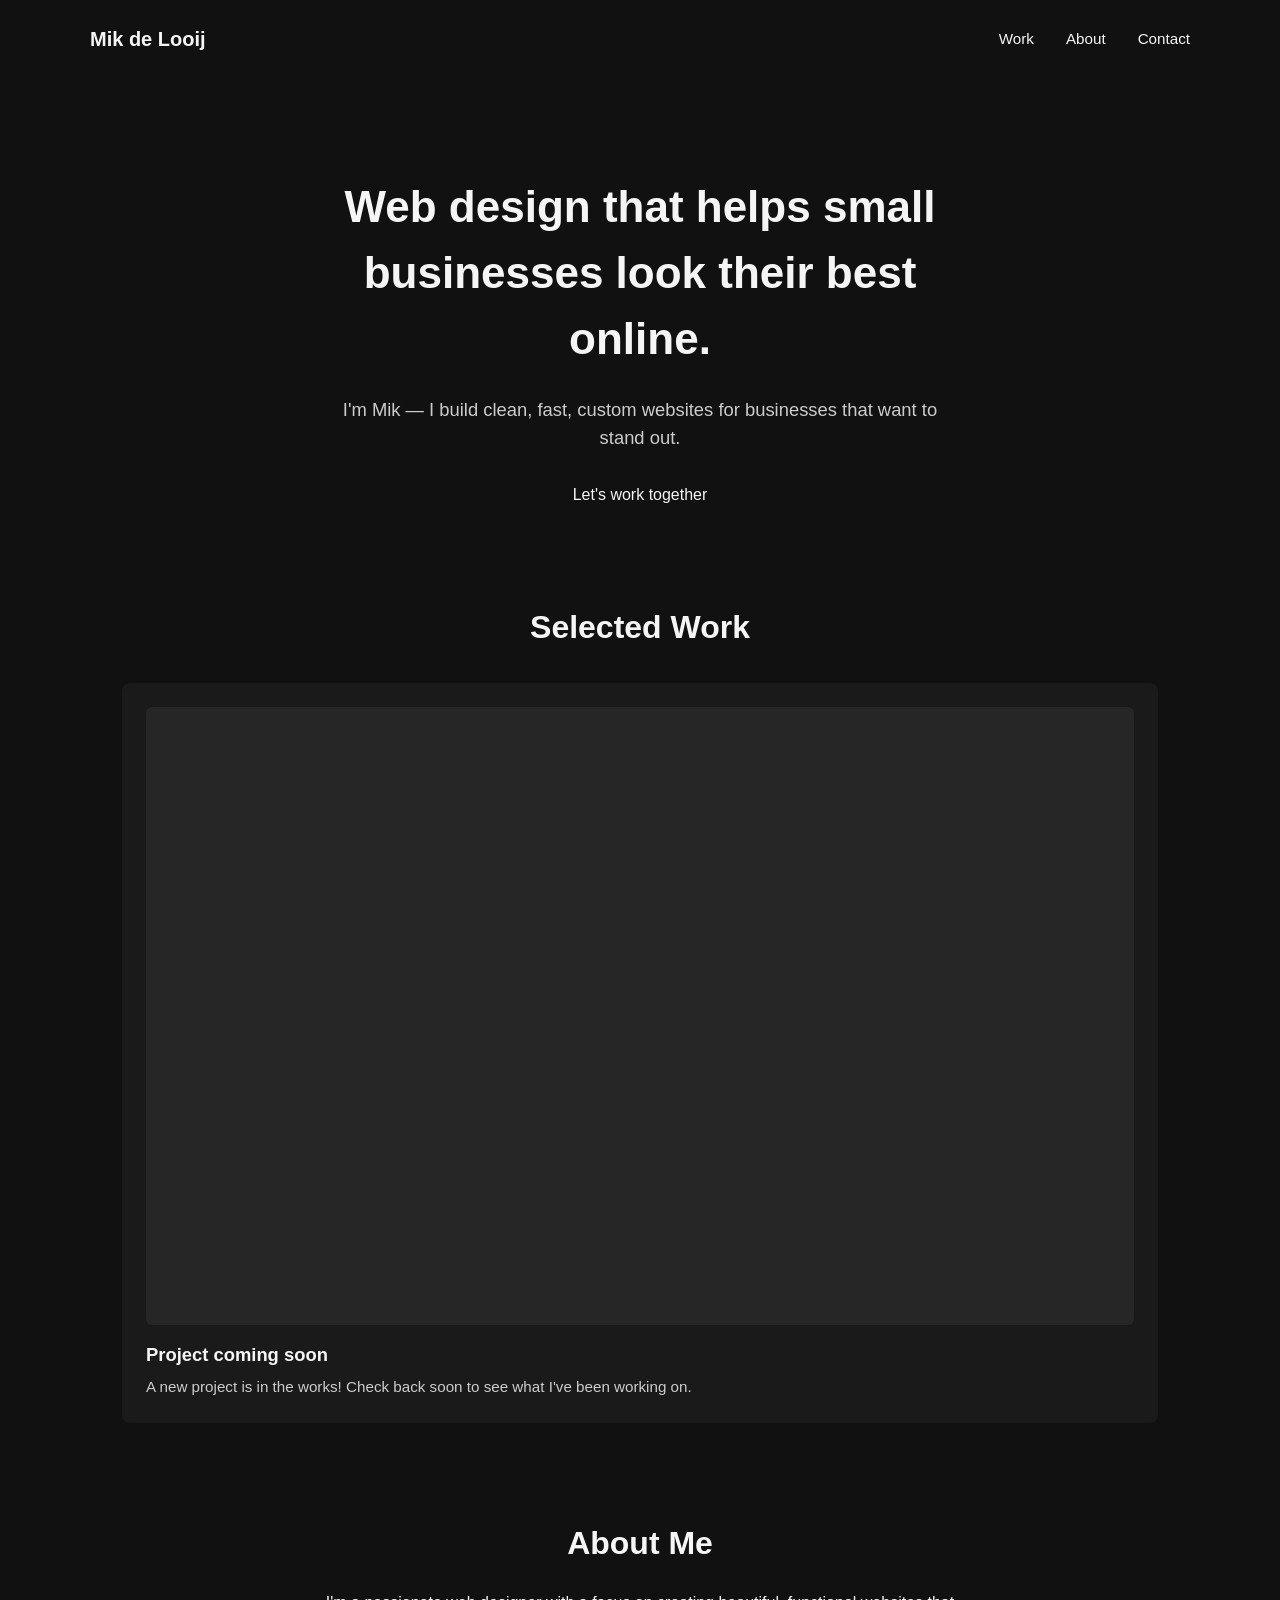
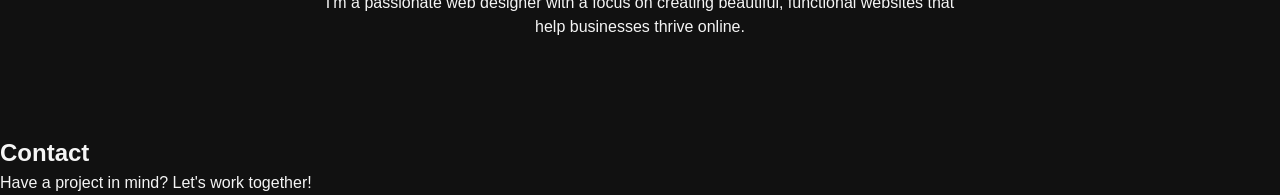
==== index.html @ c1c69f91 "add about section" ====
<!doctype html>
<html lang="en">
  <head>
    <meta charset="UTF-8" />
    <meta name="viewport" content="width=device-width, initial-scale=1.0" />
    <title>Mik de Looij | Web Designer</title>
    <link rel="stylesheet" href="css/style.css" />
  </head>
  <body>
    <header>
      <nav>
        <a href="#" class="logo">Mik de Looij</a>
        <ul class="nav-links">
          <li><a href="#work">Work</a></li>
          <li><a href="#about">About</a></li>
          <li><a href="#contact">Contact</a></li>
        </ul>
      </nav>
    </header>

    <main>
      <section id="hero">
        <h1>Web design that helps small businesses look their best online.</h1>
        <p>
          I'm Mik — I build clean, fast, custom websites for businesses that
          want to stand out.
        </p>
        <a href="#contact" class="cta-button">Let's work together</a>
      </section>

      <section id="work">
        <h2>Selected Work</h2>
        <div class="work-grid">
          <div class="work-card">
            <div class="work-image"></div>
            <h3>Project coming soon</h3>
            <p>A new project is in the works! Check back soon to see what I've been working on.</p>
          </div>
        </div>
      </section>

      <section id="about">
        <h2>About Me</h2>
        <p>
          I'm a passionate web designer with a focus on creating beautiful, functional websites that help businesses thrive online.
        </p>
      </section>

      <section id="contact">
        <h2>Contact</h2>
        <p>
          Have a project in mind? Let's work together!
        </p>
      </section>
    </main>

    <footer></footer>

    <script src="js/script.js"></script>
  </body>
</html>
---- css/style.css ----
* {
  margin: 0;
  padding: 0;
  box-sizing: border-box;
}

:root {
  --color-bg: #111111;
  --color-text: #f5f5f5;
  --color-accent: #4cd9b0;
  --font-main: "Helvetica Neue", arial, sans-serif;
}

body {
  font-family: var(--font-main);
  color: var(--color-text);
  background-color: var(--color-bg);
  line-height: 1.5;
}

ul {
  list-style: none;
}

a {
  color: inherit;
  text-decoration: none;
}

header {
  padding: 1.5rem 2rem;
}

nav {
  display: flex;
  justify-content: space-between;
  align-items: center;
  max-width: 1100px;
  margin: 0 auto;
}

.logo {
  font-size: 1.25rem;
  font-weight: 700;
  color: var(--color-text);
}

.nav-links {
  display: flex;
  gap: 2rem;
}

.nav-links a {
  font-size: 0.95rem;
  transition: color 0.2s ease;
}

.nav-links a:hover {
  color: var(--color-accent);
}

#hero {
  max-width: 700px;
  margin: 6rem auto;
  padding: 0 2rem;
  text-align: center;
}

#hero h1 {
  font-size: 2.75rem;
  margin-bottom: 1.2rem;
  margin-bottom: 1.5rem;
}

#hero p {
  font-size: 1.15rem;
  color: #cccccc;
  margin-bottom: 2rem;
}

.btn {
  display: inline-block;
  background-color: var(--color-accent);
  color: #111111;
  padding: 00.75rem 1.75rem;
  border-radius: 6px;
  font-weight: 600;
  transition: opacity 0.2s ease;
}

.btn:hover {
  opacity: 0.85;
}

#work {
  max-width: 1100px;
  margin: 6rem auto;
  padding: 0 2rem;
}

#work h2 {
  font-size: 2rem;
  margin-bottom: 2rem;
  text-align: center;
}

.work-grid {
  display: grid;
  grid-template-columns: repeat(auto-fit, minmax(280px, 1fr));
  gap: 2rem;
}

.work-card {
  background-color: #1a1a1a;
  border-radius: 8px;
  padding: 1.5rem;
}

.work-image {
  aspect-ratio: 16 / 10;
  background-color: #262626;
  border-radius: 6px;
  margin-bottom: 1rem;
}

.work-card h3 {
  font-size: 1.15rem;
  margin-bottom: 0.5rem;
}

.work-card p{
  color: #cccccc;
  font-size: 0.95rem;
}

#about {
  max-width: 700px;
  margin: 6rem auto;
  padding: 0 2rem;  
  text-align: center;
}

#about h2 {
  font-size: 2rem;
  margin-bottom: 1.5rem;
}

about p{
  font-size: 1.05rem;
  color: #cccccc;
  line-height: 1.7;
}
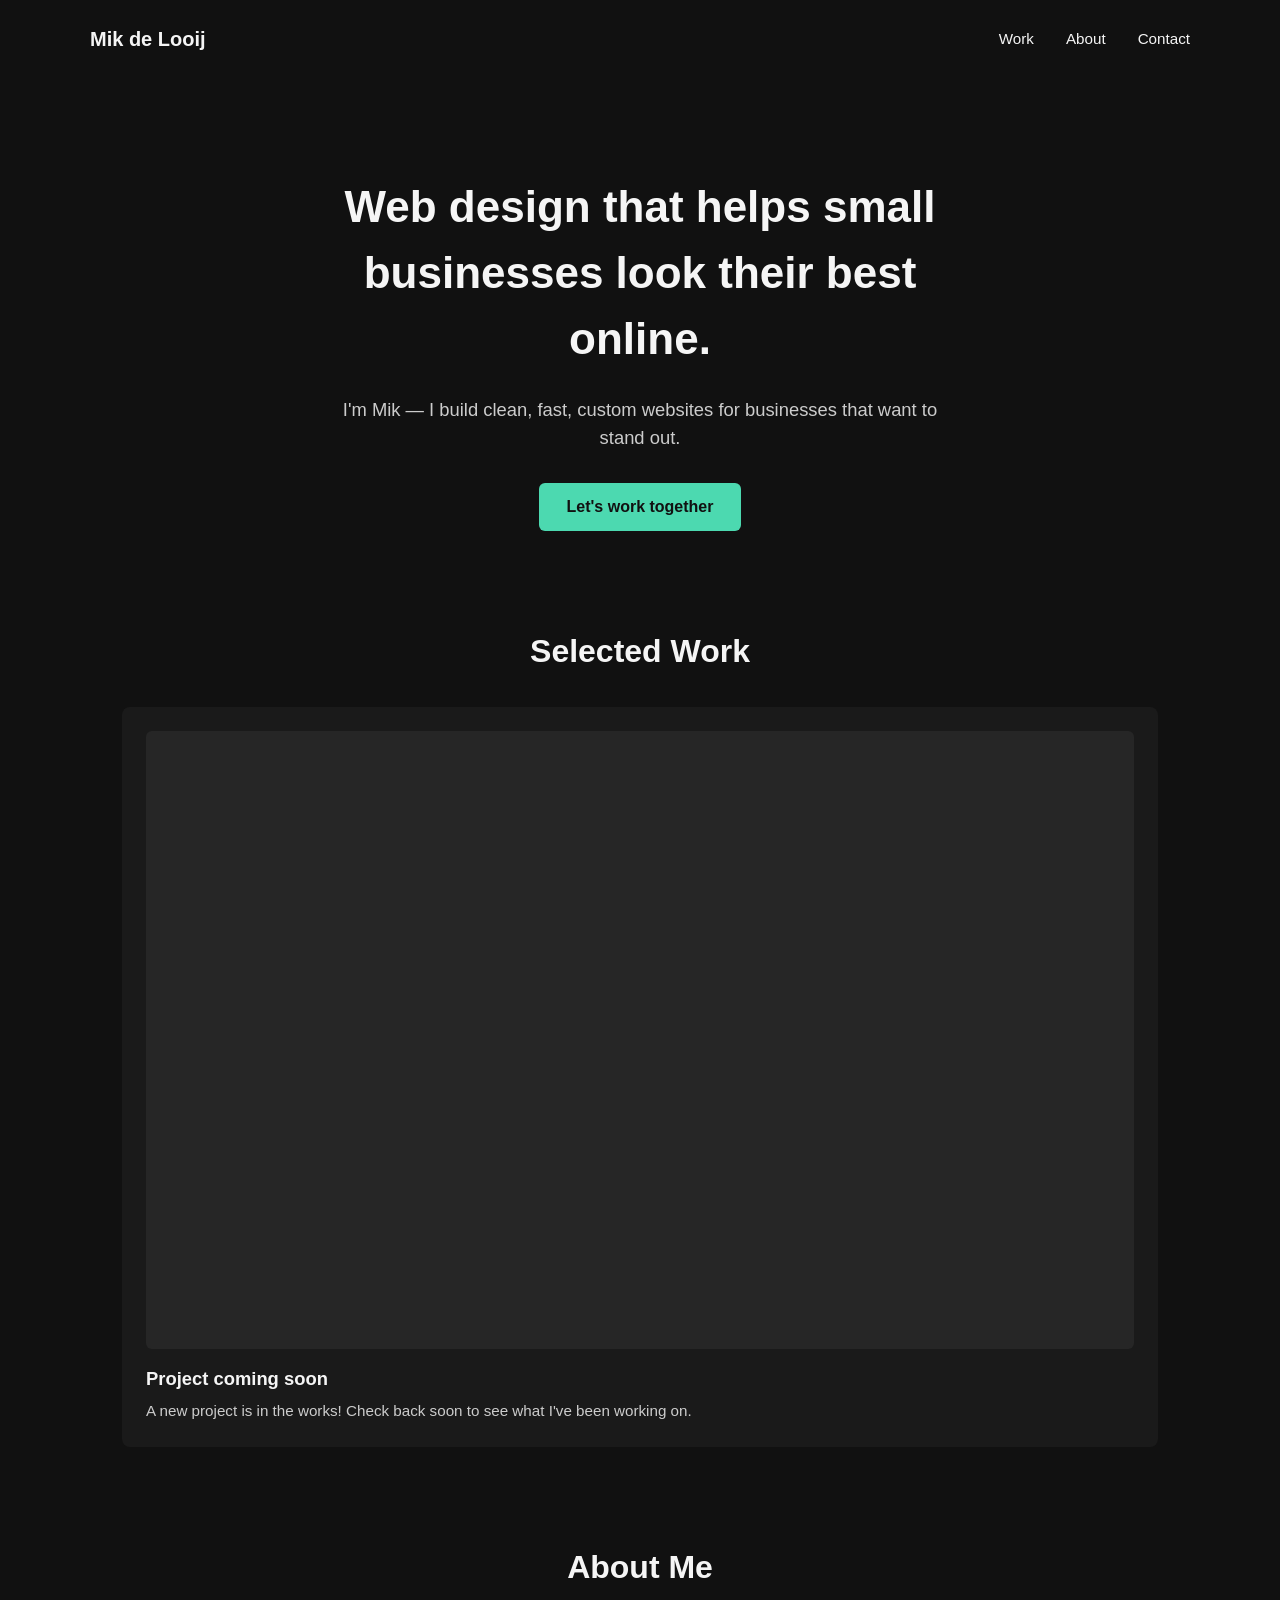
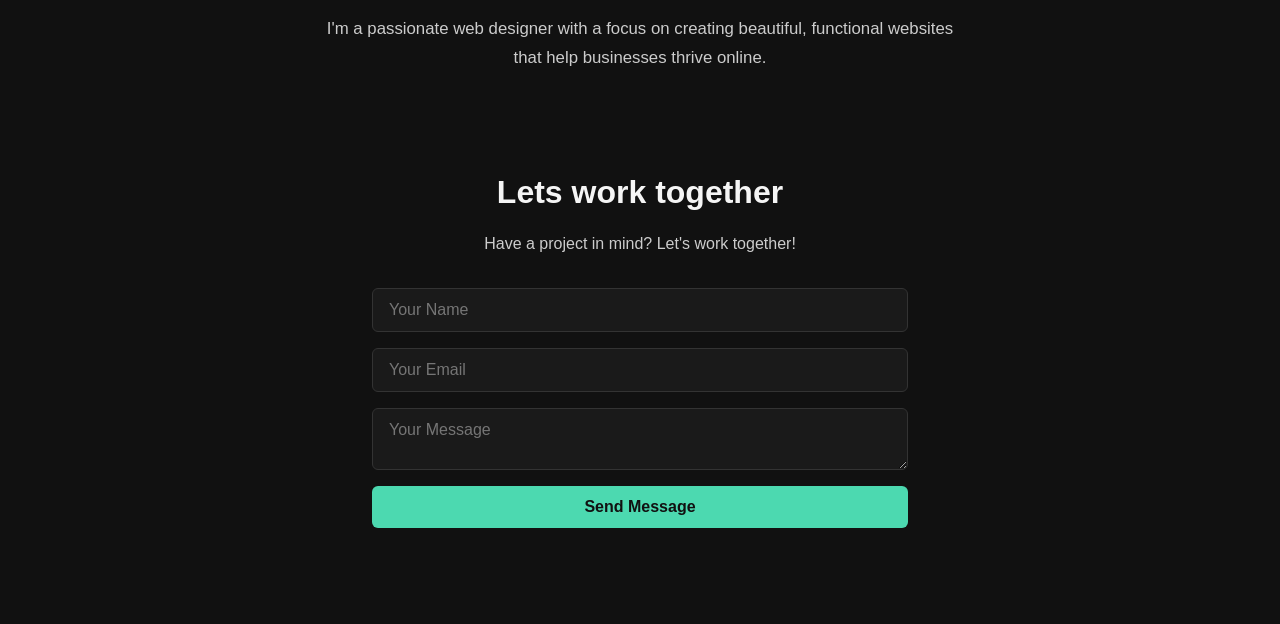
==== commit ae10b4df: "add about and contact sections, fix button styling bugs" ====
--- a/index.html
+++ b/index.html
@@ -25,7 +25,7 @@
           I'm Mik — I build clean, fast, custom websites for businesses that
           want to stand out.
         </p>
-        <a href="#contact" class="cta-button">Let's work together</a>
+        <a href="#contact" class="btn">Let's work together</a>
       </section>
 
       <section id="work">
@@ -34,7 +34,10 @@
           <div class="work-card">
             <div class="work-image"></div>
             <h3>Project coming soon</h3>
-            <p>A new project is in the works! Check back soon to see what I've been working on.</p>
+            <p>
+              A new project is in the works! Check back soon to see what I've
+              been working on.
+            </p>
           </div>
         </div>
       </section>
@@ -42,15 +45,35 @@
       <section id="about">
         <h2>About Me</h2>
         <p>
-          I'm a passionate web designer with a focus on creating beautiful, functional websites that help businesses thrive online.
+          I'm a passionate web designer with a focus on creating beautiful,
+          functional websites that help businesses thrive online.
         </p>
       </section>
 
       <section id="contact">
-        <h2>Contact</h2>
-        <p>
-          Have a project in mind? Let's work together!
-        </p>
+        <div class="contact-content">
+          <h2>Lets work together</h2>
+          <p>Have a project in mind? Let's work together!</p>
+          <form
+            action="https://formspree.io/f/xljenvan"
+            method="POST"
+            class="contact-form"
+          >
+            <input type="text" name="name" placeholder="Your Name" required />
+            <input
+              type="email"
+              name="email"
+              placeholder="Your Email"
+              required
+            />
+            <textarea
+              name="message"
+              placeholder="Your Message"
+              required
+            ></textarea>
+            <button type="submit" class="btn">Send Message</button>
+          </form>
+        </div>
       </section>
     </main>
 
--- a/css/style.css
+++ b/css/style.css
@@ -68,7 +68,6 @@
 
 #hero h1 {
   font-size: 2.75rem;
-  margin-bottom: 1.2rem;
   margin-bottom: 1.5rem;
 }
 
@@ -82,7 +81,7 @@
   display: inline-block;
   background-color: var(--color-accent);
   color: #111111;
-  padding: 00.75rem 1.75rem;
+  padding: 0.75rem 1.75rem;
   border-radius: 6px;
   font-weight: 600;
   transition: opacity 0.2s ease;
@@ -128,7 +127,7 @@
   margin-bottom: 0.5rem;
 }
 
-.work-card p{
+.work-card p {
   color: #cccccc;
   font-size: 0.95rem;
 }
@@ -136,7 +135,7 @@
 #about {
   max-width: 700px;
   margin: 6rem auto;
-  padding: 0 2rem;  
+  padding: 0 2rem;
   text-align: center;
 }
 
@@ -145,8 +144,55 @@
   margin-bottom: 1.5rem;
 }
 
-about p{
+#about p {
   font-size: 1.05rem;
   color: #cccccc;
   line-height: 1.7;
+}
+
+#contact {
+  max-width: 600px;
+  margin: 6rem auto;
+  padding: 0 2rem;
+  text-align: center;
+}
+
+#contact h2 {
+  font-size: 2rem;
+  margin-bottom: 1rem;
+}
+
+#contact p {
+  color: #cccccc;
+  margin-bottom: 2rem;
+}
+
+.contact-form {
+  display: flex;
+  flex-direction: column;
+  gap: 1rem;
+  text-align: left;
+}
+
+.contact-form input,
+.contact-form textarea {
+  background-color: #1a1a1a;
+  border: 1px solid #333333;
+  border-radius: 6px;
+  padding: 0.75rem 1rem;
+  color: var(--color-text);
+  font-family: inherit;
+  font-size: 1rem;
+}
+
+.contact-form input:focus,
+.contact-form textarea:focus {
+  outline: none;
+  border-color: var(--color-accent);
+}
+
+.contact-form button {
+ border: none; 
+ cursor: pointer;
+ font-size: 1rem;
 }
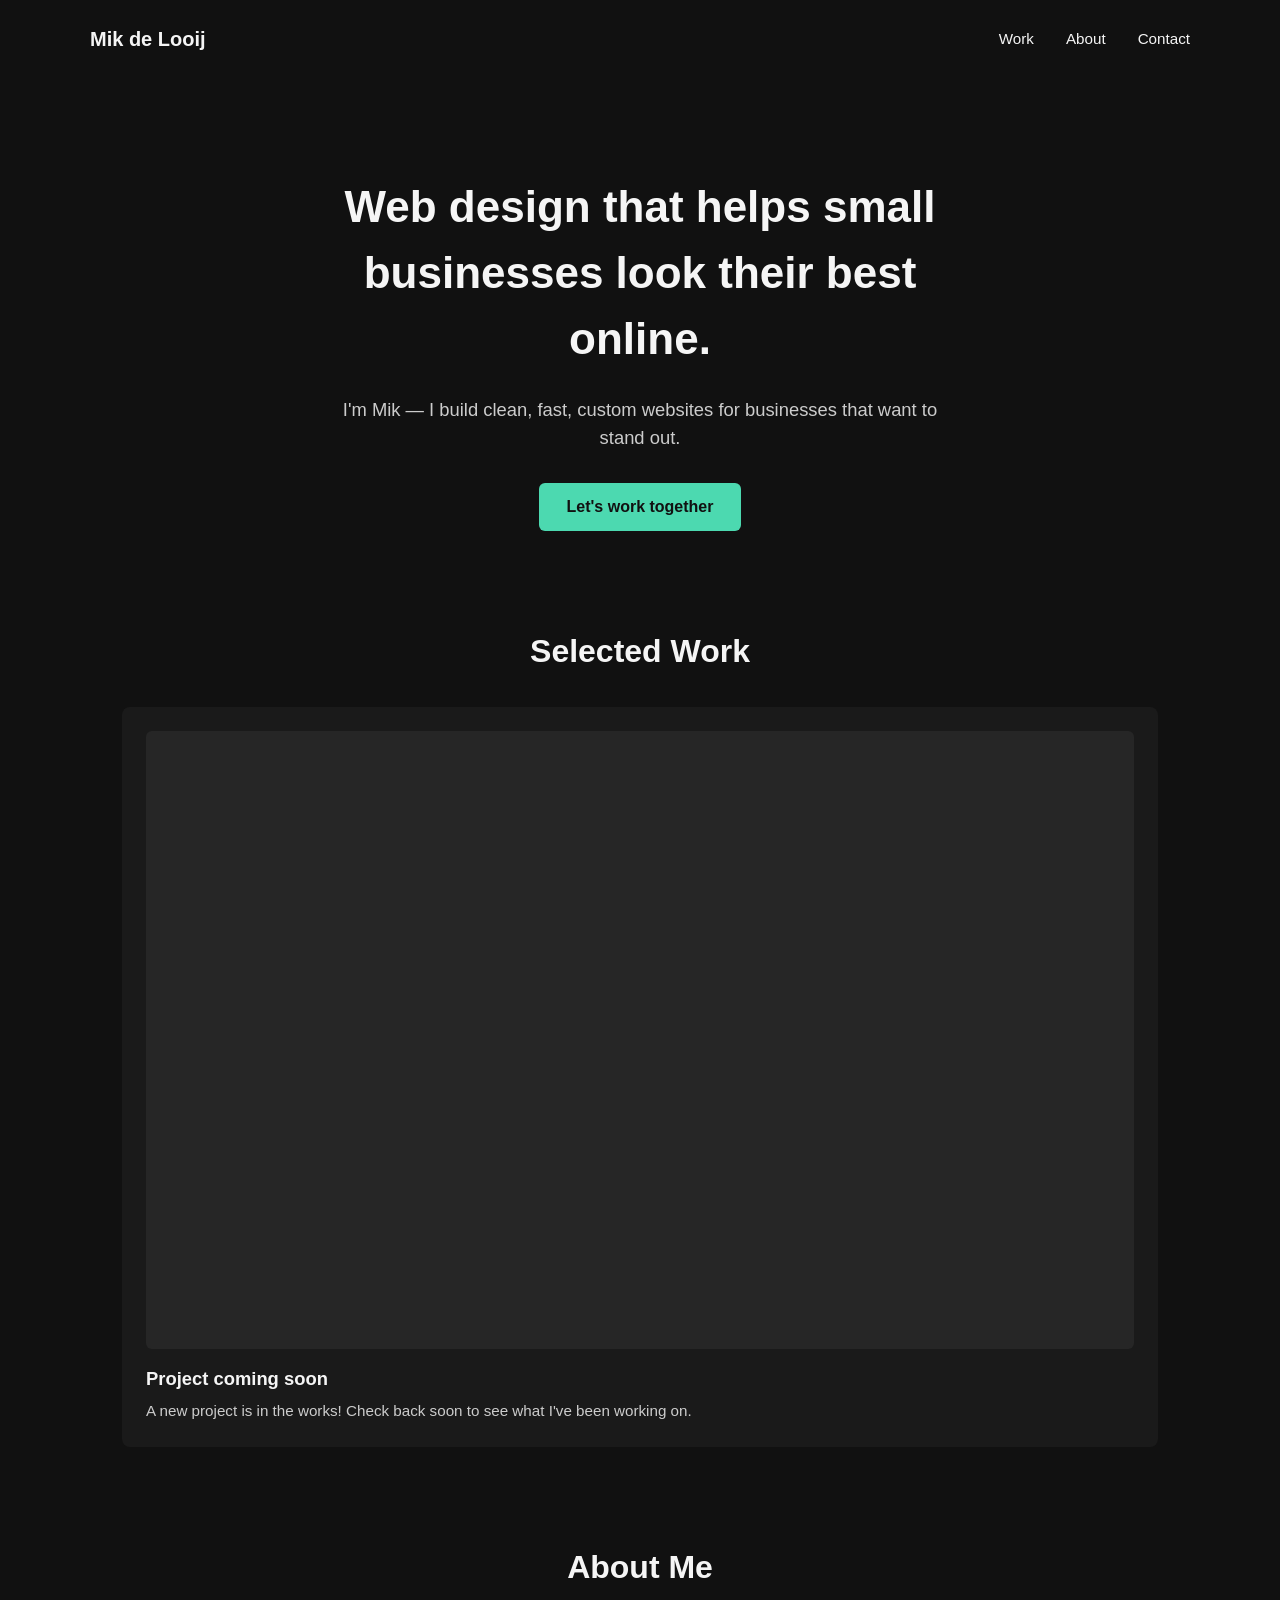
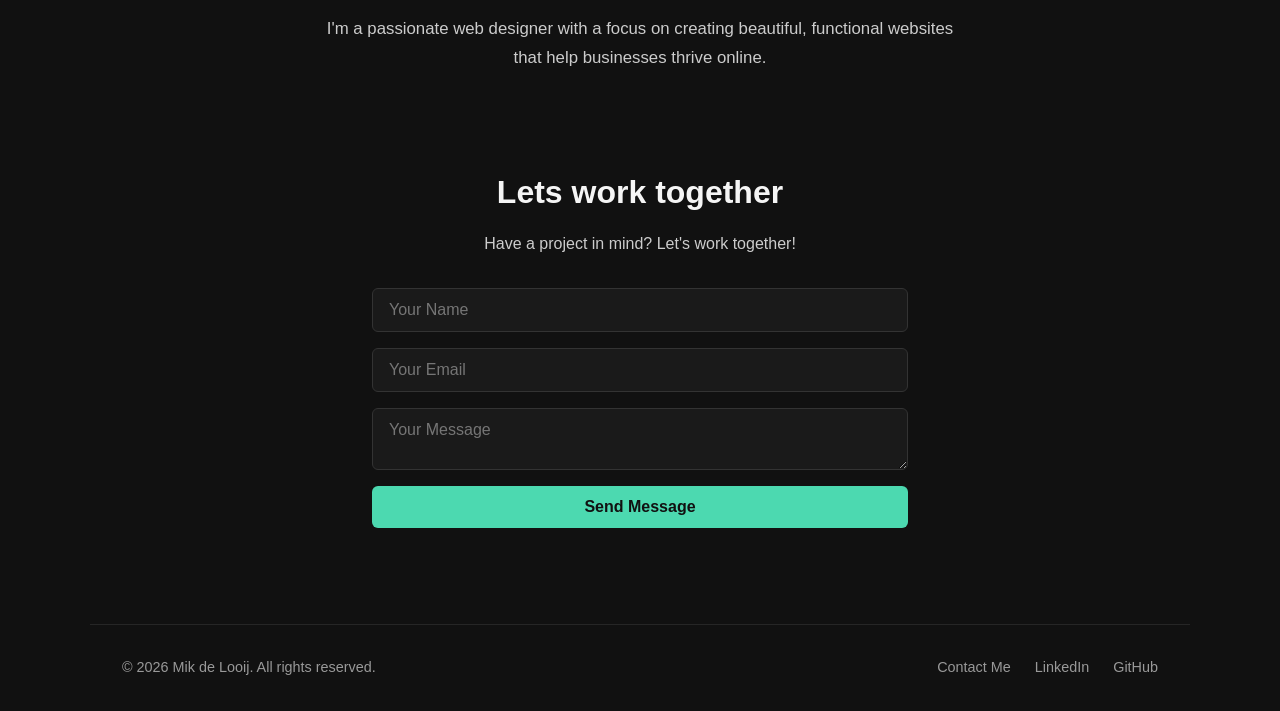
==== commit 2f313fcb: "add footer with links" ====
--- a/index.html
+++ b/index.html
@@ -77,7 +77,14 @@
       </section>
     </main>
 
-    <footer></footer>
+    <footer>
+      <p>&copy; 2026 Mik de Looij. All rights reserved.</p>
+      <div class="footer-links">
+        <a href="mailto:info@mikdelooij.com">Contact Me</a>
+        <a href="https://www.linkedin.com/in/mik-de-looij/" target="_blank">LinkedIn</a>
+        <a href="#" target="_blank">GitHub</a>
+      </div>
+    </footer>
 
     <script src="js/script.js"></script>
   </body>
--- a/css/style.css
+++ b/css/style.css
@@ -192,7 +192,28 @@
 }
 
 .contact-form button {
- border: none; 
- cursor: pointer;
- font-size: 1rem;
-}+  border: none;
+  cursor: pointer;
+  font-size: 1rem;
+}
+
+footer {
+  max-width: 1100px;
+  margin: 0 auto;
+  padding: 2rem;
+  display: flex;
+  justify-content: space-between;
+  align-items: center;
+  border-top: 1px solid #262626;
+  color: #999999;
+  font-size: 0.9rem;
+}
+
+.footer-links {
+  display: flex;
+  gap: 1.5rem;
+}
+
+.footer-links a:hover {
+  color: var(--color-accent);
+}
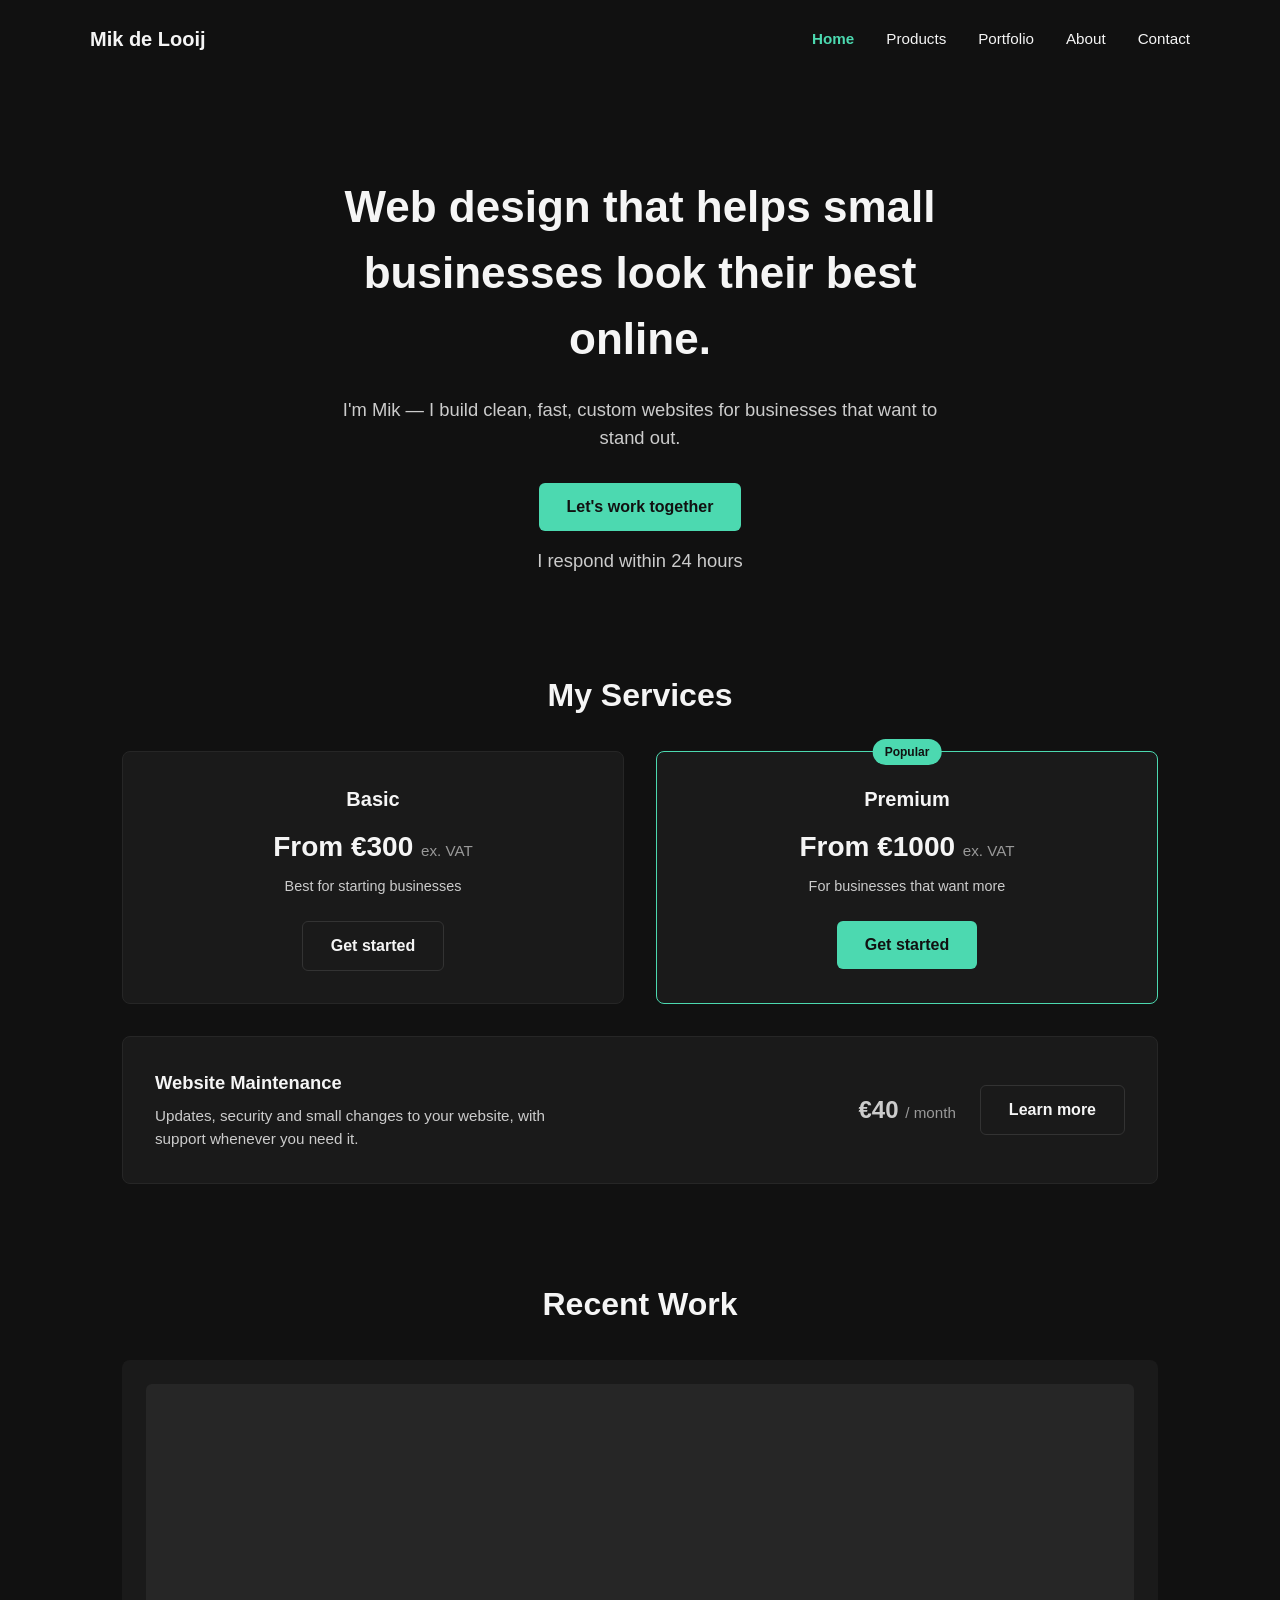
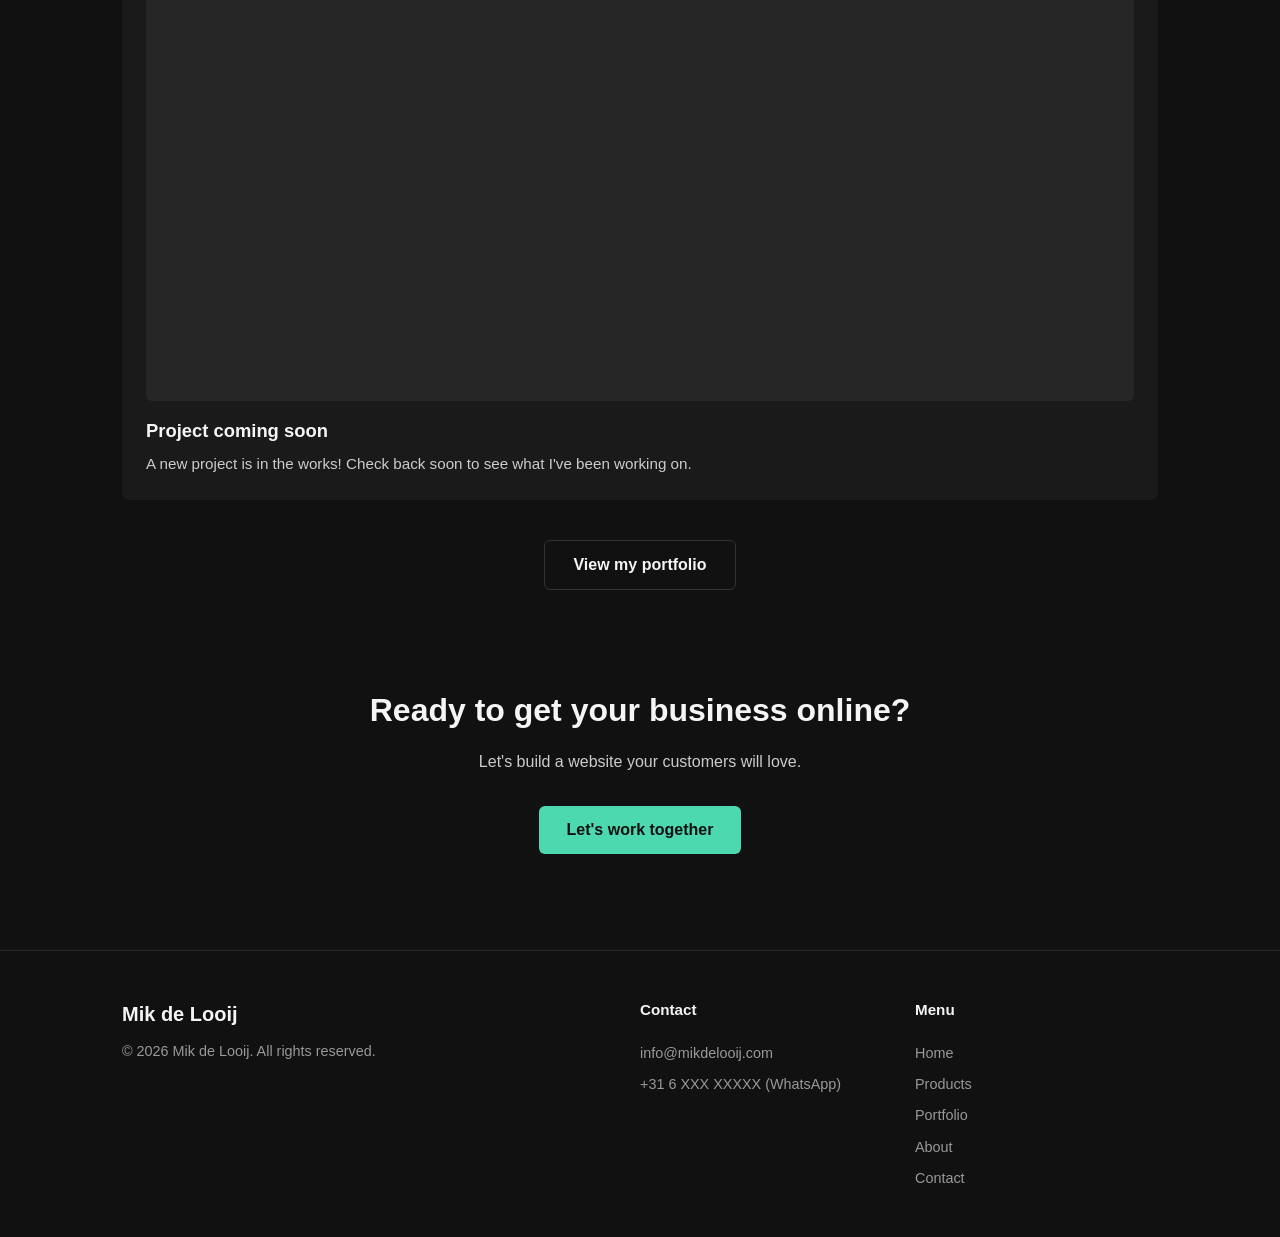
==== commit 6425b0c4: "add sections to home page" ====
--- a/index.html
+++ b/index.html
@@ -9,11 +9,13 @@
   <body>
     <header>
       <nav>
-        <a href="#" class="logo">Mik de Looij</a>
+        <a href="index.html" class="logo">Mik de Looij</a>
         <ul class="nav-links">
-          <li><a href="#work">Work</a></li>
-          <li><a href="#about">About</a></li>
-          <li><a href="#contact">Contact</a></li>
+          <li><a href="index.html" class="active">Home</a></li>
+          <li><a href="products.html">Products</a></li>
+          <li><a href="portfolio.html">Portfolio</a></li>
+          <li><a href="about.html">About</a></li>
+          <li><a href="contact.html">Contact</a></li>
         </ul>
       </nav>
     </header>
@@ -25,11 +27,45 @@
           I'm Mik — I build clean, fast, custom websites for businesses that
           want to stand out.
         </p>
-        <a href="#contact" class="btn">Let's work together</a>
+        <a href="contact.html" class="btn">Let's work together</a>
+        <p class="hero-note">I respond within 24 hours</p>
       </section>
 
-      <section id="work">
-        <h2>Selected Work</h2>
+      <section id="services" class="grid-section">
+        <h2>My Services</h2>
+        <div class="pricing-grid">
+          <div class="pricing-card">
+            <h3>Basic</h3>
+            <p class="price">From &euro;300 <span>ex. VAT</span></p>
+            <p class="price-note">Best for starting businesses</p>
+            <a href="contact.html" class="btn btn-outline">Get started</a>
+          </div>
+          <div class="pricing-card featured">
+            <span class="badge">Popular</span>
+            <h3>Premium</h3>
+            <p class="price">From &euro;1000 <span>ex. VAT</span></p>
+            <p class="price-note">For businesses that want more</p>
+            <a href="contact.html" class="btn">Get started</a>
+          </div>
+        </div>
+
+        <div class="maintenance-card">
+          <div>
+            <h3>Website Maintenance</h3>
+            <p>
+              Updates, security and small changes to your website, with
+              support whenever you need it.
+            </p>
+          </div>
+          <div class="maintenance-price">
+            <p class="price">&euro;40 <span>/ month</span></p>
+            <a href="contact.html" class="btn btn-outline">Learn more</a>
+          </div>
+        </div>
+      </section>
+
+      <section id="work" class="grid-section">
+        <h2>Recent Work</h2>
         <div class="work-grid">
           <div class="work-card">
             <div class="work-image"></div>
@@ -40,49 +76,39 @@
             </p>
           </div>
         </div>
+        <div class="section-cta">
+          <a href="portfolio.html" class="btn btn-outline">View my portfolio</a>
+        </div>
       </section>
 
-      <section id="about">
-        <h2>About Me</h2>
-        <p>
-          I'm a passionate web designer with a focus on creating beautiful,
-          functional websites that help businesses thrive online.
-        </p>
-      </section>
-
-      <section id="contact">
-        <div class="contact-content">
-          <h2>Lets work together</h2>
-          <p>Have a project in mind? Let's work together!</p>
-          <form
-            action="https://formspree.io/f/xljenvan"
-            method="POST"
-            class="contact-form"
-          >
-            <input type="text" name="name" placeholder="Your Name" required />
-            <input
-              type="email"
-              name="email"
-              placeholder="Your Email"
-              required
-            />
-            <textarea
-              name="message"
-              placeholder="Your Message"
-              required
-            ></textarea>
-            <button type="submit" class="btn">Send Message</button>
-          </form>
-        </div>
+      <section id="cta">
+        <h2>Ready to get your business online?</h2>
+        <p>Let's build a website your customers will love.</p>
+        <a href="contact.html" class="btn">Let's work together</a>
       </section>
     </main>
 
     <footer>
-      <p>&copy; 2026 Mik de Looij. All rights reserved.</p>
-      <div class="footer-links">
-        <a href="mailto:info@mikdelooij.com">Contact Me</a>
-        <a href="https://www.linkedin.com/in/mik-de-looij/" target="_blank">LinkedIn</a>
-        <a href="#" target="_blank">GitHub</a>
+      <div class="footer-content">
+        <div class="footer-brand">
+          <a href="index.html" class="logo">Mik de Looij</a>
+          <p>&copy; 2026 Mik de Looij. All rights reserved.</p>
+        </div>
+        <div class="footer-contact">
+          <h4>Contact</h4>
+          <a href="mailto:info@mikdelooij.com">info@mikdelooij.com</a>
+          <a href="https://wa.me/316XXXXXXXX" target="_blank"
+            >+31 6 XXX XXXXX (WhatsApp)</a
+          >
+        </div>
+        <div class="footer-menu">
+          <h4>Menu</h4>
+          <a href="index.html">Home</a>
+          <a href="products.html">Products</a>
+          <a href="portfolio.html">Portfolio</a>
+          <a href="about.html">About</a>
+          <a href="contact.html">Contact</a>
+        </div>
       </div>
     </footer>
 
--- a/css/style.css
+++ b/css/style.css
@@ -59,6 +59,11 @@
   color: var(--color-accent);
 }
 
+.nav-links a.active {
+  color: var(--color-accent);
+  font-weight: 600;
+}
+
 #hero {
   max-width: 700px;
   margin: 6rem auto;
@@ -75,6 +80,12 @@
   font-size: 1.15rem;
   color: #cccccc;
   margin-bottom: 2rem;
+}
+
+.hero-note {
+  margin-top: 1rem;
+  font-size: 0.9rem;
+  color: #999999;
 }
 
 .btn {
@@ -91,13 +102,25 @@
   opacity: 0.85;
 }
 
-#work {
+.btn-outline {
+  background-color: transparent;
+  color: var(--color-text);
+  border: 1px solid #333333;
+}
+
+.btn-outline:hover {
+  opacity: 1;
+  border-color: var(--color-accent);
+  color: var(--color-accent);
+}
+
+.grid-section {
   max-width: 1100px;
   margin: 6rem auto;
   padding: 0 2rem;
 }
 
-#work h2 {
+.grid-section h2 {
   font-size: 2rem;
   margin-bottom: 2rem;
   text-align: center;
@@ -130,6 +153,121 @@
 .work-card p {
   color: #cccccc;
   font-size: 0.95rem;
+}
+
+.section-cta {
+  text-align: center;
+  margin-top: 2.5rem;
+}
+
+.pricing-grid {
+  display: grid;
+  grid-template-columns: repeat(auto-fit, minmax(280px, 1fr));
+  gap: 2rem;
+  margin-bottom: 2rem;
+}
+
+.pricing-card {
+  position: relative;
+  background-color: #1a1a1a;
+  border: 1px solid #262626;
+  border-radius: 8px;
+  padding: 2rem;
+  text-align: center;
+}
+
+.pricing-card.featured {
+  border-color: var(--color-accent);
+}
+
+.pricing-card .badge {
+  position: absolute;
+  top: -0.8rem;
+  left: 50%;
+  transform: translateX(-50%);
+  background-color: var(--color-accent);
+  color: #111111;
+  font-size: 0.75rem;
+  font-weight: 700;
+  padding: 0.25rem 0.75rem;
+  border-radius: 999px;
+}
+
+.pricing-card h3 {
+  font-size: 1.25rem;
+  margin-bottom: 0.75rem;
+}
+
+.pricing-card .price {
+  font-size: 1.75rem;
+  font-weight: 700;
+  margin-bottom: 0.5rem;
+}
+
+.pricing-card .price span,
+.maintenance-price .price span {
+  font-size: 0.95rem;
+  font-weight: 400;
+  color: #999999;
+}
+
+.pricing-card .price-note {
+  color: #cccccc;
+  font-size: 0.9rem;
+  margin-bottom: 1.5rem;
+}
+
+.maintenance-card {
+  display: flex;
+  flex-wrap: wrap;
+  justify-content: space-between;
+  align-items: center;
+  gap: 1.5rem;
+  background-color: #1a1a1a;
+  border: 1px solid #262626;
+  border-radius: 8px;
+  padding: 2rem;
+}
+
+.maintenance-card h3 {
+  font-size: 1.15rem;
+  margin-bottom: 0.5rem;
+}
+
+.maintenance-card p {
+  color: #cccccc;
+  font-size: 0.95rem;
+  max-width: 420px;
+}
+
+.maintenance-price {
+  display: flex;
+  align-items: center;
+  gap: 1.5rem;
+  flex-wrap: wrap;
+}
+
+.maintenance-price .price {
+  font-size: 1.5rem;
+  font-weight: 700;
+  white-space: nowrap;
+}
+
+#cta {
+  max-width: 700px;
+  margin: 6rem auto;
+  padding: 0 2rem;
+  text-align: center;
+}
+
+#cta h2 {
+  font-size: 2rem;
+  margin-bottom: 1rem;
+}
+
+#cta p {
+  color: #cccccc;
+  margin-bottom: 2rem;
 }
 
 #about {
@@ -198,22 +336,77 @@
 }
 
 footer {
-  max-width: 1100px;
-  margin: 0 auto;
-  padding: 2rem;
-  display: flex;
-  justify-content: space-between;
-  align-items: center;
   border-top: 1px solid #262626;
   color: #999999;
   font-size: 0.9rem;
-}
-
-.footer-links {
-  display: flex;
-  gap: 1.5rem;
-}
-
-.footer-links a:hover {
+  margin-top: 6rem;
+}
+
+.footer-content {
+  max-width: 1100px;
+  margin: 0 auto;
+  padding: 3rem 2rem;
+  display: grid;
+  grid-template-columns: 2fr 1fr 1fr;
+  gap: 2rem;
+}
+
+.footer-brand .logo {
+  display: inline-block;
+  margin-bottom: 0.75rem;
+}
+
+.footer-content h4 {
+  color: var(--color-text);
+  font-size: 0.95rem;
+  margin-bottom: 0.75rem;
+}
+
+.footer-contact,
+.footer-menu {
+  display: flex;
+  flex-direction: column;
+  gap: 0.6rem;
+}
+
+.footer-content a:hover {
   color: var(--color-accent);
 }
+
+@media (max-width:600px) {
+  nav{
+    flex-direction: column;
+    gap: 1rem;
+  }
+
+  .nav-links {
+    gap:1.5rem;
+  }
+
+  #hero h1 {
+    font-size: 1.8rem
+  }
+
+  #hero p {
+    font-size: 1rem;
+  }
+
+  .maintenance-card {
+    flex-direction: column;
+    text-align: center;
+  }
+
+  .maintenance-card p {
+    max-width: none;
+  }
+
+  .footer-content {
+    grid-template-columns: 1fr;
+    text-align: center;
+  }
+
+  .footer-contact,
+  .footer-menu {
+    align-items: center;
+  }
+}
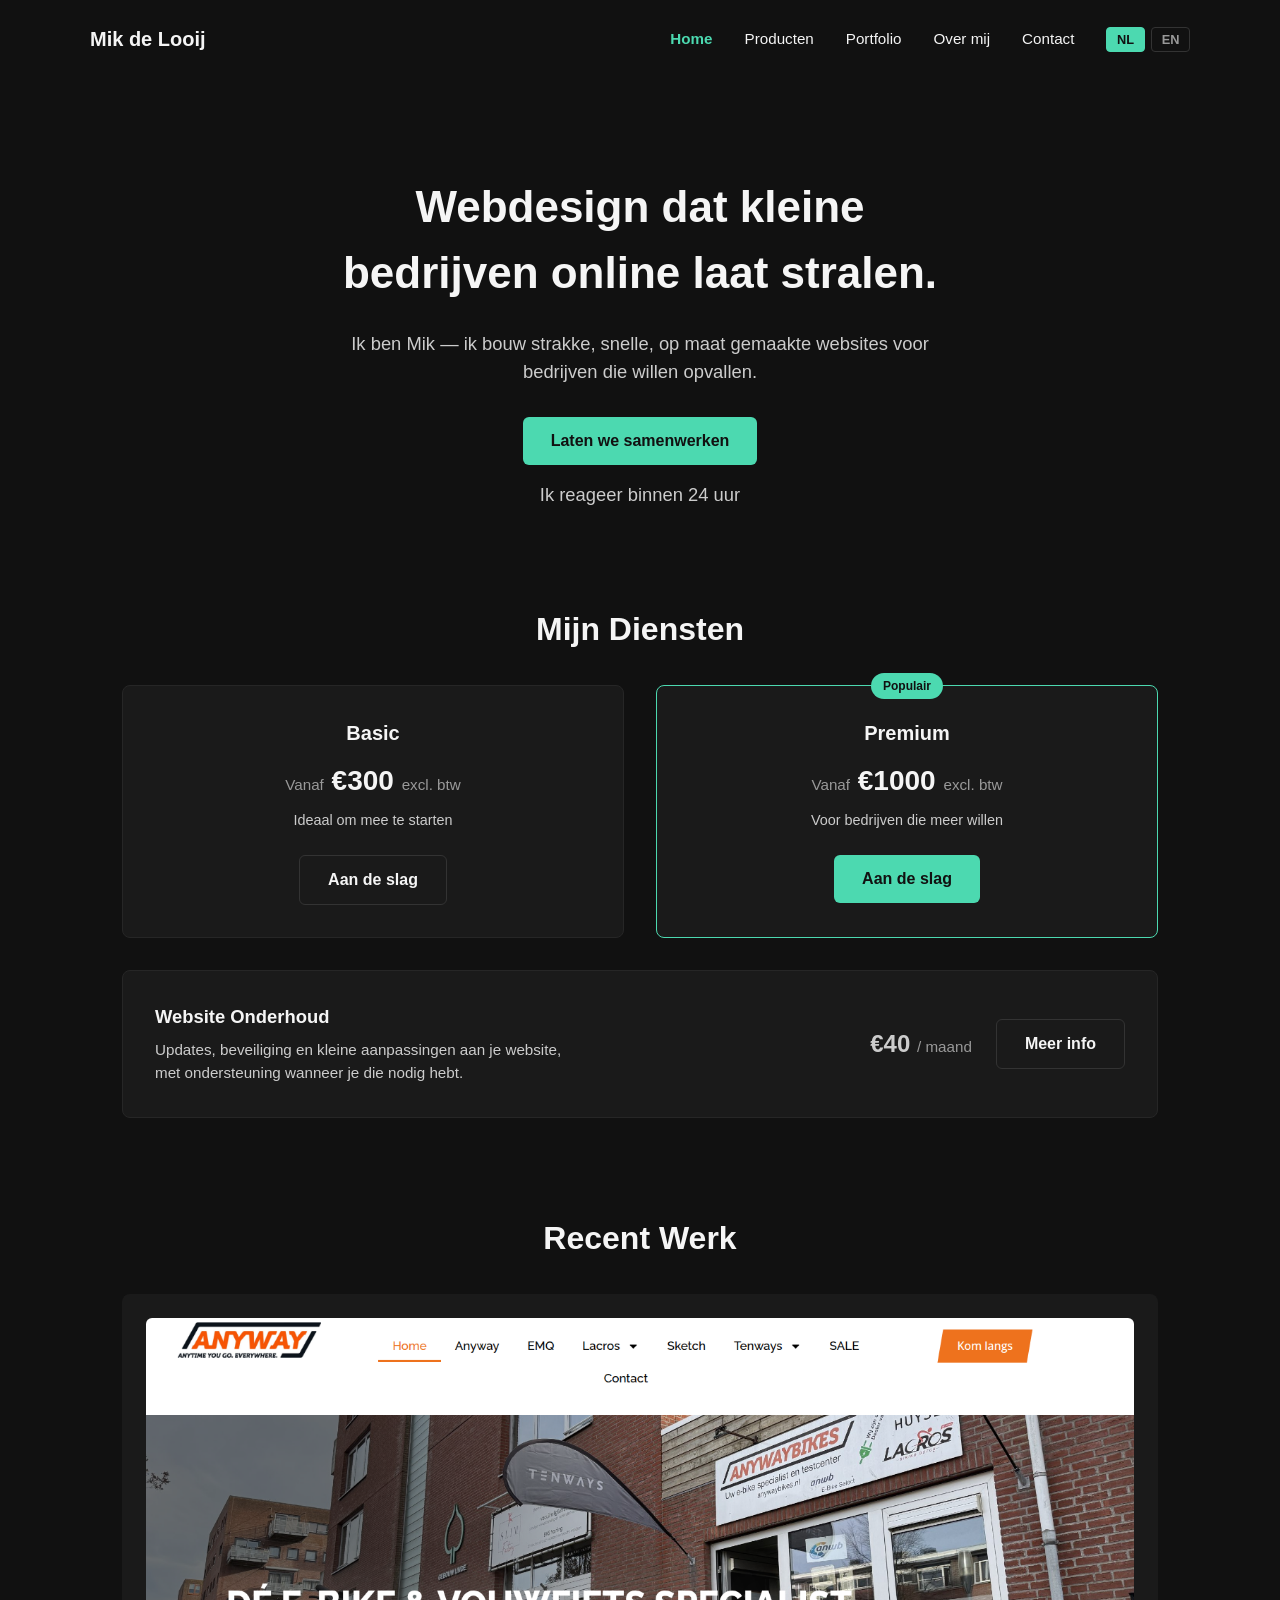
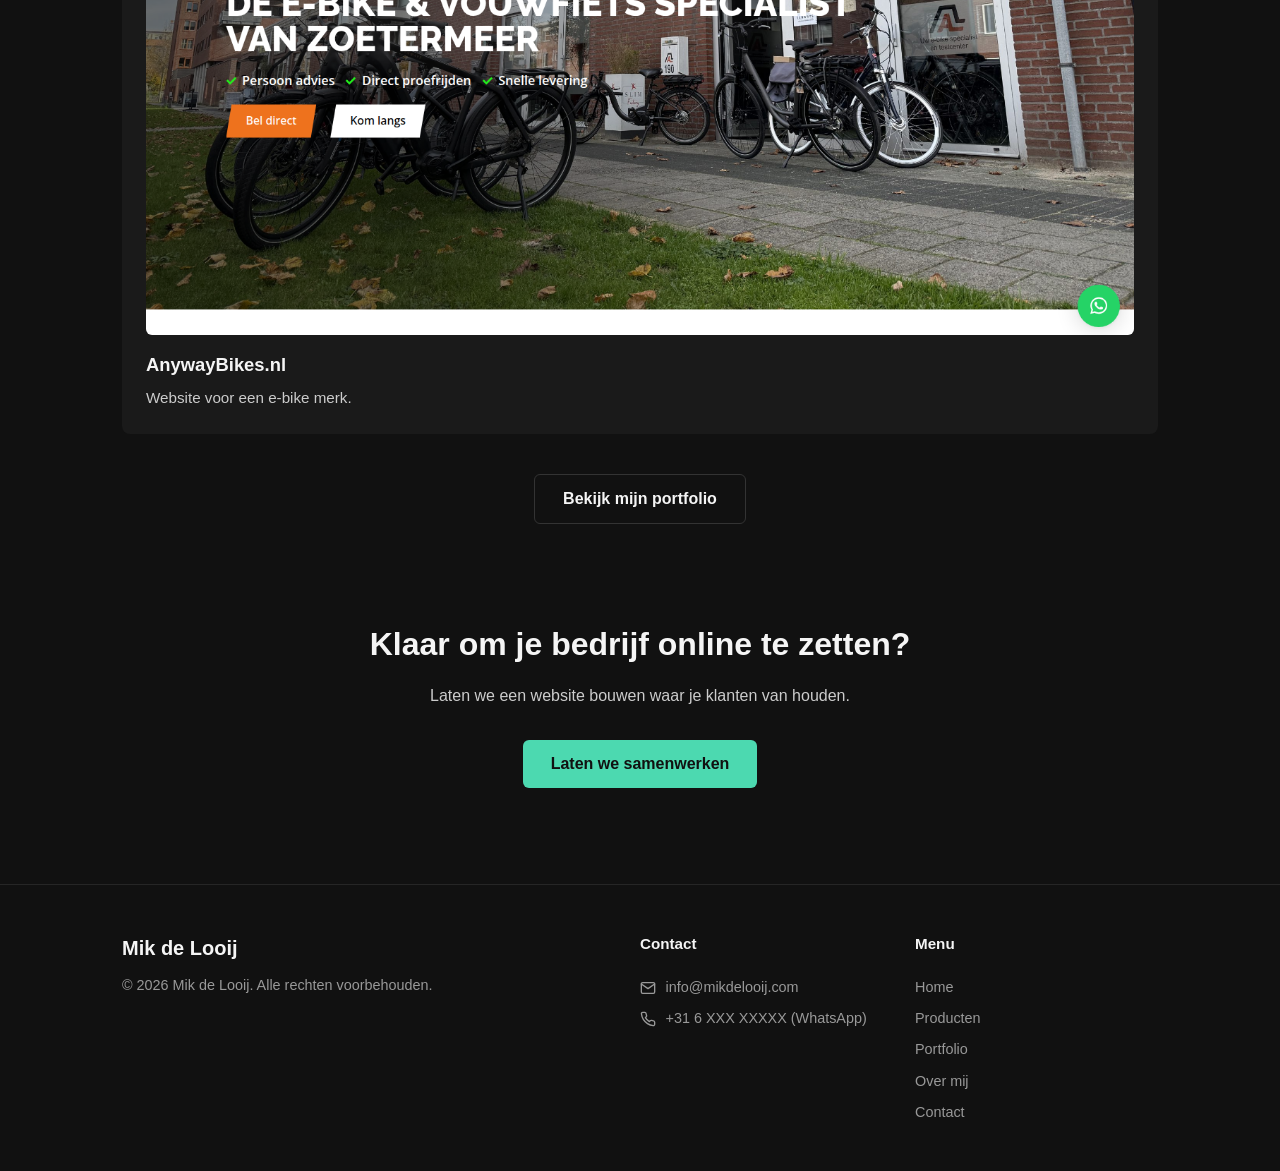
==== commit f4795fd4: "add dutch and english page" ====
--- a/index.html
+++ b/index.html
@@ -1,9 +1,9 @@
 <!doctype html>
-<html lang="en">
+<html lang="nl">
   <head>
     <meta charset="UTF-8" />
     <meta name="viewport" content="width=device-width, initial-scale=1.0" />
-    <title>Mik de Looij | Web Designer</title>
+    <title data-i18n="meta.title.home">Mik de Looij | Webdesigner</title>
     <link rel="stylesheet" href="css/style.css" />
   </head>
   <body>
@@ -11,80 +11,107 @@
       <nav>
         <a href="index.html" class="logo">Mik de Looij</a>
         <ul class="nav-links">
-          <li><a href="index.html" class="active">Home</a></li>
-          <li><a href="products.html">Products</a></li>
-          <li><a href="portfolio.html">Portfolio</a></li>
-          <li><a href="about.html">About</a></li>
-          <li><a href="contact.html">Contact</a></li>
+          <li><a href="index.html" class="active" data-i18n="nav.home">Home</a></li>
+          <li><a href="products.html" data-i18n="nav.products">Producten</a></li>
+          <li><a href="portfolio.html" data-i18n="nav.portfolio">Portfolio</a></li>
+          <li><a href="about.html" data-i18n="nav.about">Over mij</a></li>
+          <li><a href="contact.html" data-i18n="nav.contact">Contact</a></li>
+          <li class="lang-switch">
+            <button type="button" class="lang-btn" data-lang="nl">NL</button>
+            <button type="button" class="lang-btn" data-lang="en">EN</button>
+          </li>
         </ul>
       </nav>
     </header>
 
     <main>
       <section id="hero">
-        <h1>Web design that helps small businesses look their best online.</h1>
-        <p>
-          I'm Mik — I build clean, fast, custom websites for businesses that
-          want to stand out.
+        <h1 data-i18n="hero.heading">
+          Webdesign dat kleine bedrijven online laat stralen.
+        </h1>
+        <p data-i18n="hero.text">
+          Ik ben Mik — ik bouw strakke, snelle, op maat gemaakte websites voor
+          bedrijven die willen opvallen.
         </p>
-        <a href="contact.html" class="btn">Let's work together</a>
-        <p class="hero-note">I respond within 24 hours</p>
+        <a href="contact.html" class="btn" data-i18n="hero.cta">Laten we samenwerken</a>
+        <p class="hero-note" data-i18n="hero.note">Ik reageer binnen 24 uur</p>
       </section>
 
       <section id="services" class="grid-section">
-        <h2>My Services</h2>
+        <h2 data-i18n="services.heading">Mijn Diensten</h2>
         <div class="pricing-grid">
           <div class="pricing-card">
-            <h3>Basic</h3>
-            <p class="price">From &euro;300 <span>ex. VAT</span></p>
-            <p class="price-note">Best for starting businesses</p>
-            <a href="contact.html" class="btn btn-outline">Get started</a>
+            <h3 data-i18n="services.basic.title">Basic</h3>
+            <p class="price">
+              <span data-i18n="services.basic.priceFrom">Vanaf</span>
+              &euro;300
+              <span data-i18n="services.exVat">excl. btw</span>
+            </p>
+            <p class="price-note" data-i18n="services.basic.note">
+              Ideaal om mee te starten
+            </p>
+            <a href="contact.html" class="btn btn-outline" data-i18n="services.cta"
+              >Aan de slag</a
+            >
           </div>
           <div class="pricing-card featured">
-            <span class="badge">Popular</span>
-            <h3>Premium</h3>
-            <p class="price">From &euro;1000 <span>ex. VAT</span></p>
-            <p class="price-note">For businesses that want more</p>
-            <a href="contact.html" class="btn">Get started</a>
+            <span class="badge" data-i18n="services.premium.badge">Populair</span>
+            <h3 data-i18n="services.premium.title">Premium</h3>
+            <p class="price">
+              <span data-i18n="services.premium.priceFrom">Vanaf</span>
+              &euro;1000
+              <span data-i18n="services.exVat">excl. btw</span>
+            </p>
+            <p class="price-note" data-i18n="services.premium.note">
+              Voor bedrijven die meer willen
+            </p>
+            <a href="contact.html" class="btn" data-i18n="services.cta">Aan de slag</a>
           </div>
         </div>
 
         <div class="maintenance-card">
           <div>
-            <h3>Website Maintenance</h3>
-            <p>
-              Updates, security and small changes to your website, with
-              support whenever you need it.
+            <h3 data-i18n="maintenance.title">Website Onderhoud</h3>
+            <p data-i18n="maintenance.text">
+              Updates, beveiliging en kleine aanpassingen aan je website, met
+              ondersteuning wanneer je die nodig hebt.
             </p>
           </div>
           <div class="maintenance-price">
-            <p class="price">&euro;40 <span>/ month</span></p>
-            <a href="contact.html" class="btn btn-outline">Learn more</a>
+            <p class="price">&euro;40 <span data-i18n="maintenance.perMonth">/ maand</span></p>
+            <a href="contact.html" class="btn btn-outline" data-i18n="maintenance.cta"
+              >Meer info</a
+            >
           </div>
         </div>
       </section>
 
       <section id="work" class="grid-section">
-        <h2>Recent Work</h2>
+        <h2 data-i18n="work.heading">Recent Werk</h2>
         <div class="work-grid">
           <div class="work-card">
-            <div class="work-image"></div>
-            <h3>Project coming soon</h3>
-            <p>
-              A new project is in the works! Check back soon to see what I've
-              been working on.
-            </p>
+            <a href="https://anywaybikes.nl/" target="_blank">
+              <div class="work-image">
+                <img src="images/anywaybikes.png" alt="AnywayBikes.nl homepage" />
+              </div>
+            </a>
+            <h3><a href="https://anywaybikes.nl/" target="_blank">AnywayBikes.nl</a></h3>
+            <p data-i18n="work.anywaybikes.desc">Website voor een e-bike merk.</p>
           </div>
         </div>
         <div class="section-cta">
-          <a href="portfolio.html" class="btn btn-outline">View my portfolio</a>
+          <a href="portfolio.html" class="btn btn-outline" data-i18n="work.viewPortfolio"
+            >Bekijk mijn portfolio</a
+          >
         </div>
       </section>
 
       <section id="cta">
-        <h2>Ready to get your business online?</h2>
-        <p>Let's build a website your customers will love.</p>
-        <a href="contact.html" class="btn">Let's work together</a>
+        <h2 data-i18n="cta.heading">Klaar om je bedrijf online te zetten?</h2>
+        <p data-i18n="cta.text">
+          Laten we een website bouwen waar je klanten van houden.
+        </p>
+        <a href="contact.html" class="btn" data-i18n="hero.cta">Laten we samenwerken</a>
       </section>
     </main>
 
@@ -92,22 +119,27 @@
       <div class="footer-content">
         <div class="footer-brand">
           <a href="index.html" class="logo">Mik de Looij</a>
-          <p>&copy; 2026 Mik de Looij. All rights reserved.</p>
+          <p>
+            &copy; 2026 Mik de Looij.
+            <span data-i18n="footer.rights">Alle rechten voorbehouden.</span>
+          </p>
         </div>
         <div class="footer-contact">
-          <h4>Contact</h4>
-          <a href="mailto:info@mikdelooij.com">info@mikdelooij.com</a>
+          <h4 data-i18n="footer.contactHeading">Contact</h4>
+          <a href="mailto:info@mikdelooij.com"
+            ><svg class="icon" viewBox="0 0 24 24" fill="none" stroke="currentColor" stroke-width="2" stroke-linecap="round" stroke-linejoin="round"><path d="M4 4h16c1.1 0 2 .9 2 2v12c0 1.1-.9 2-2 2H4c-1.1 0-2-.9-2-2V6c0-1.1.9-2 2-2z"></path><polyline points="22 6 12 13 2 6"></polyline></svg>info@mikdelooij.com</a
+          >
           <a href="https://wa.me/316XXXXXXXX" target="_blank"
-            >+31 6 XXX XXXXX (WhatsApp)</a
+            ><svg class="icon" viewBox="0 0 24 24" fill="none" stroke="currentColor" stroke-width="2" stroke-linecap="round" stroke-linejoin="round"><path d="M22 16.92v3a2 2 0 0 1-2.18 2 19.79 19.79 0 0 1-8.63-3.07 19.5 19.5 0 0 1-6-6 19.79 19.79 0 0 1-3.07-8.67A2 2 0 0 1 4.11 2h3a2 2 0 0 1 2 1.72c.127.96.361 1.903.7 2.81a2 2 0 0 1-.45 2.11L8.09 9.91a16 16 0 0 0 6 6l1.27-1.27a2 2 0 0 1 2.11-.45c.907.339 1.85.573 2.81.7A2 2 0 0 1 22 16.92z"></path></svg>+31 6 XXX XXXXX (WhatsApp)</a
           >
         </div>
         <div class="footer-menu">
-          <h4>Menu</h4>
-          <a href="index.html">Home</a>
-          <a href="products.html">Products</a>
-          <a href="portfolio.html">Portfolio</a>
-          <a href="about.html">About</a>
-          <a href="contact.html">Contact</a>
+          <h4 data-i18n="footer.menuHeading">Menu</h4>
+          <a href="index.html" data-i18n="nav.home">Home</a>
+          <a href="products.html" data-i18n="nav.products">Producten</a>
+          <a href="portfolio.html" data-i18n="nav.portfolio">Portfolio</a>
+          <a href="about.html" data-i18n="nav.about">Over mij</a>
+          <a href="contact.html" data-i18n="nav.contact">Contact</a>
         </div>
       </div>
     </footer>
--- a/css/style.css
+++ b/css/style.css
@@ -62,6 +62,35 @@
 .nav-links a.active {
   color: var(--color-accent);
   font-weight: 600;
+}
+
+.lang-switch {
+  display: flex;
+  gap: 0.4rem;
+}
+
+.lang-btn {
+  background-color: transparent;
+  border: 1px solid #333333;
+  color: #999999;
+  font-family: inherit;
+  font-size: 0.8rem;
+  font-weight: 600;
+  padding: 0.25rem 0.6rem;
+  border-radius: 4px;
+  cursor: pointer;
+  transition: all 0.2s ease;
+}
+
+.lang-btn:hover {
+  border-color: var(--color-accent);
+  color: var(--color-text);
+}
+
+.lang-btn.active {
+  background-color: var(--color-accent);
+  border-color: var(--color-accent);
+  color: #111111;
 }
 
 #hero {
@@ -143,6 +172,22 @@
   background-color: #262626;
   border-radius: 6px;
   margin-bottom: 1rem;
+  overflow: hidden;
+}
+
+.work-image img {
+  width: 100%;
+  height: 100%;
+  object-fit: cover;
+  display: block;
+}
+
+.work-card h3 a {
+  color: inherit;
+}
+
+.work-card h3 a:hover {
+  color: var(--color-accent);
 }
 
 .work-card h3 {
@@ -323,6 +368,11 @@
   font-size: 1rem;
 }
 
+.contact-form textarea {
+  min-height: 140px;
+  resize: vertical;
+}
+
 .contact-form input:focus,
 .contact-form textarea:focus {
   outline: none;
@@ -369,6 +419,18 @@
   gap: 0.6rem;
 }
 
+.footer-contact a {
+  display: flex;
+  align-items: center;
+  gap: 0.6rem;
+}
+
+.footer-contact .icon {
+  width: 16px;
+  height: 16px;
+  flex-shrink: 0;
+}
+
 .footer-content a:hover {
   color: var(--color-accent);
 }
@@ -380,7 +442,9 @@
   }
 
   .nav-links {
-    gap:1.5rem;
+    gap: 1.5rem;
+    flex-wrap: wrap;
+    justify-content: center;
   }
 
   #hero h1 {
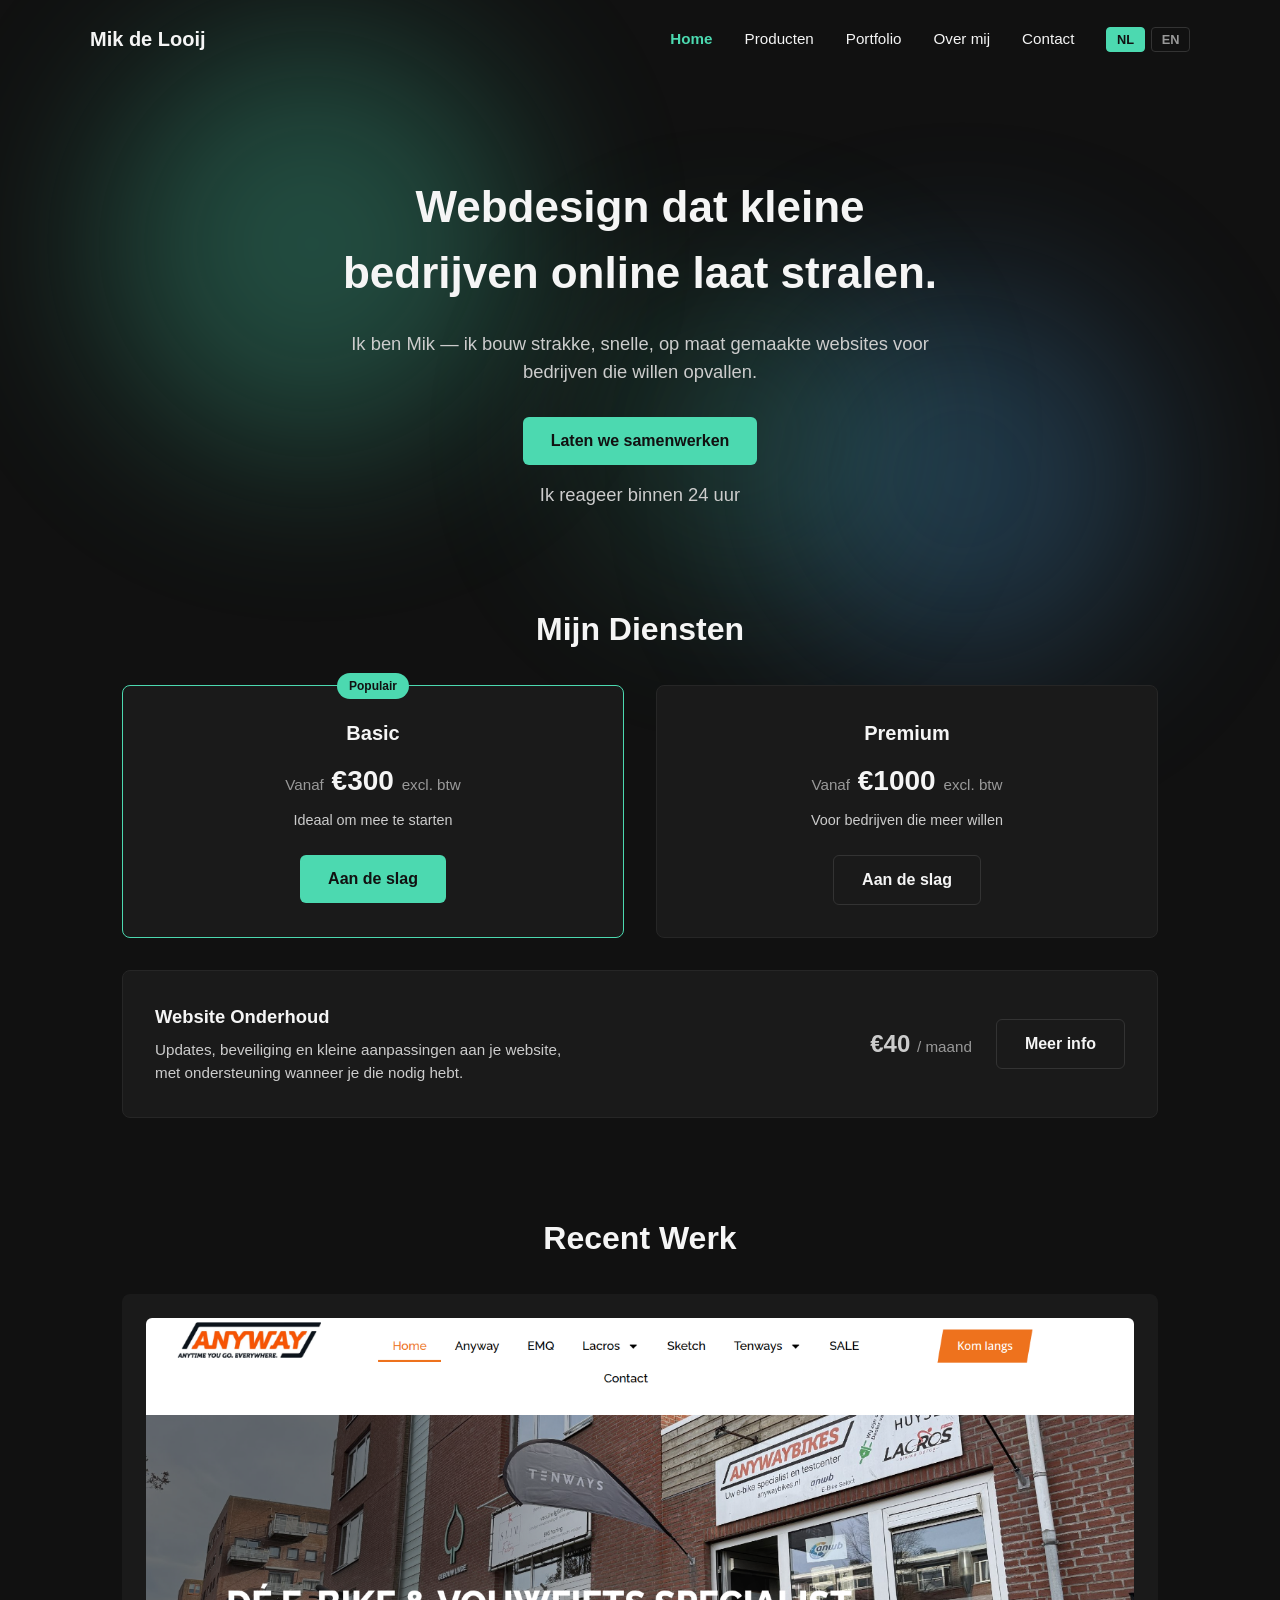
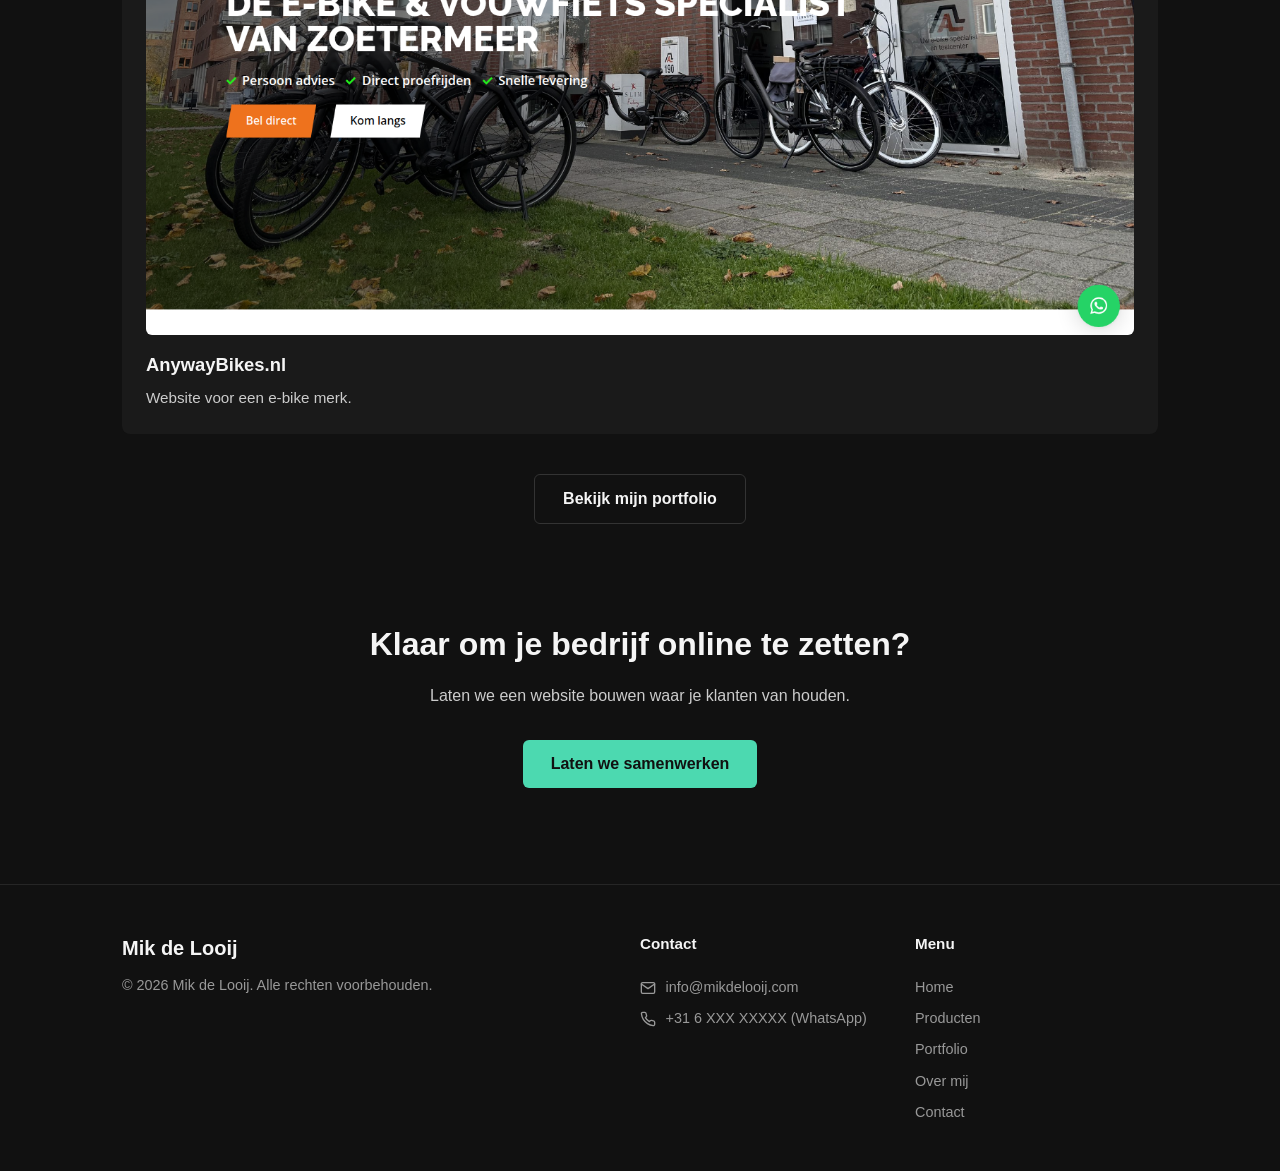
==== commit dcb78955: "add background gradient" ====
--- a/index.html
+++ b/index.html
@@ -26,6 +26,11 @@
 
     <main>
       <section id="hero">
+        <div class="hero-bg" aria-hidden="true">
+          <span class="blob blob-1"></span>
+          <span class="blob blob-2"></span>
+          <span class="blob blob-3"></span>
+        </div>
         <h1 data-i18n="hero.heading">
           Webdesign dat kleine bedrijven online laat stralen.
         </h1>
@@ -40,7 +45,8 @@
       <section id="services" class="grid-section">
         <h2 data-i18n="services.heading">Mijn Diensten</h2>
         <div class="pricing-grid">
-          <div class="pricing-card">
+          <div class="pricing-card featured">
+            <span class="badge" data-i18n="services.basic.badge">Populair</span>
             <h3 data-i18n="services.basic.title">Basic</h3>
             <p class="price">
               <span data-i18n="services.basic.priceFrom">Vanaf</span>
@@ -50,12 +56,11 @@
             <p class="price-note" data-i18n="services.basic.note">
               Ideaal om mee te starten
             </p>
-            <a href="contact.html" class="btn btn-outline" data-i18n="services.cta"
+            <a href="contact.html" class="btn" data-i18n="services.cta"
               >Aan de slag</a
             >
           </div>
-          <div class="pricing-card featured">
-            <span class="badge" data-i18n="services.premium.badge">Populair</span>
+          <div class="pricing-card">
             <h3 data-i18n="services.premium.title">Premium</h3>
             <p class="price">
               <span data-i18n="services.premium.priceFrom">Vanaf</span>
@@ -65,7 +70,7 @@
             <p class="price-note" data-i18n="services.premium.note">
               Voor bedrijven die meer willen
             </p>
-            <a href="contact.html" class="btn" data-i18n="services.cta">Aan de slag</a>
+            <a href="contact.html" class="btn btn-outline" data-i18n="services.cta">Aan de slag</a>
           </div>
         </div>
 
--- a/css/style.css
+++ b/css/style.css
@@ -8,6 +8,7 @@
   --color-bg: #111111;
   --color-text: #f5f5f5;
   --color-accent: #4cd9b0;
+  --color-accent-2: #4c9ed9;
   --font-main: "Helvetica Neue", arial, sans-serif;
 }
 
@@ -16,6 +17,7 @@
   color: var(--color-text);
   background-color: var(--color-bg);
   line-height: 1.5;
+  overflow-x: hidden;
 }
 
 ul {
@@ -94,10 +96,92 @@
 }
 
 #hero {
+  position: relative;
   max-width: 700px;
   margin: 6rem auto;
   padding: 0 2rem;
   text-align: center;
+}
+
+.hero-bg {
+  position: absolute;
+  top: 0;
+  left: 50%;
+  transform: translateX(-50%);
+  width: 100vw;
+  height: 100%;
+  z-index: -1;
+  pointer-events: none;
+}
+
+.blob {
+  position: absolute;
+  border-radius: 50%;
+  filter: blur(90px);
+  will-change: transform;
+}
+
+.blob-1 {
+  top: -140px;
+  left: 8%;
+  width: 420px;
+  height: 420px;
+  background: var(--color-accent);
+  opacity: 0.3;
+  animation: blobFloat1 22s ease-in-out infinite alternate;
+}
+
+.blob-2 {
+  bottom: -160px;
+  right: 10%;
+  width: 380px;
+  height: 380px;
+  background: var(--color-accent-2);
+  opacity: 0.28;
+  animation: blobFloat2 26s ease-in-out infinite alternate;
+}
+
+.blob-3 {
+  top: 30%;
+  left: 45%;
+  width: 320px;
+  height: 320px;
+  background: var(--color-accent);
+  opacity: 0.16;
+  animation: blobFloat3 30s ease-in-out infinite alternate;
+}
+
+@keyframes blobFloat1 {
+  from {
+    transform: translate(0, 0) scale(1);
+  }
+  to {
+    transform: translate(50px, 40px) scale(1.12);
+  }
+}
+
+@keyframes blobFloat2 {
+  from {
+    transform: translate(0, 0) scale(1);
+  }
+  to {
+    transform: translate(-40px, -30px) scale(1.15);
+  }
+}
+
+@keyframes blobFloat3 {
+  from {
+    transform: translate(0, 0) scale(1);
+  }
+  to {
+    transform: translate(-60px, 40px) scale(0.9);
+  }
+}
+
+@media (prefers-reduced-motion: reduce) {
+  .blob {
+    animation: none;
+  }
 }
 
 #hero h1 {
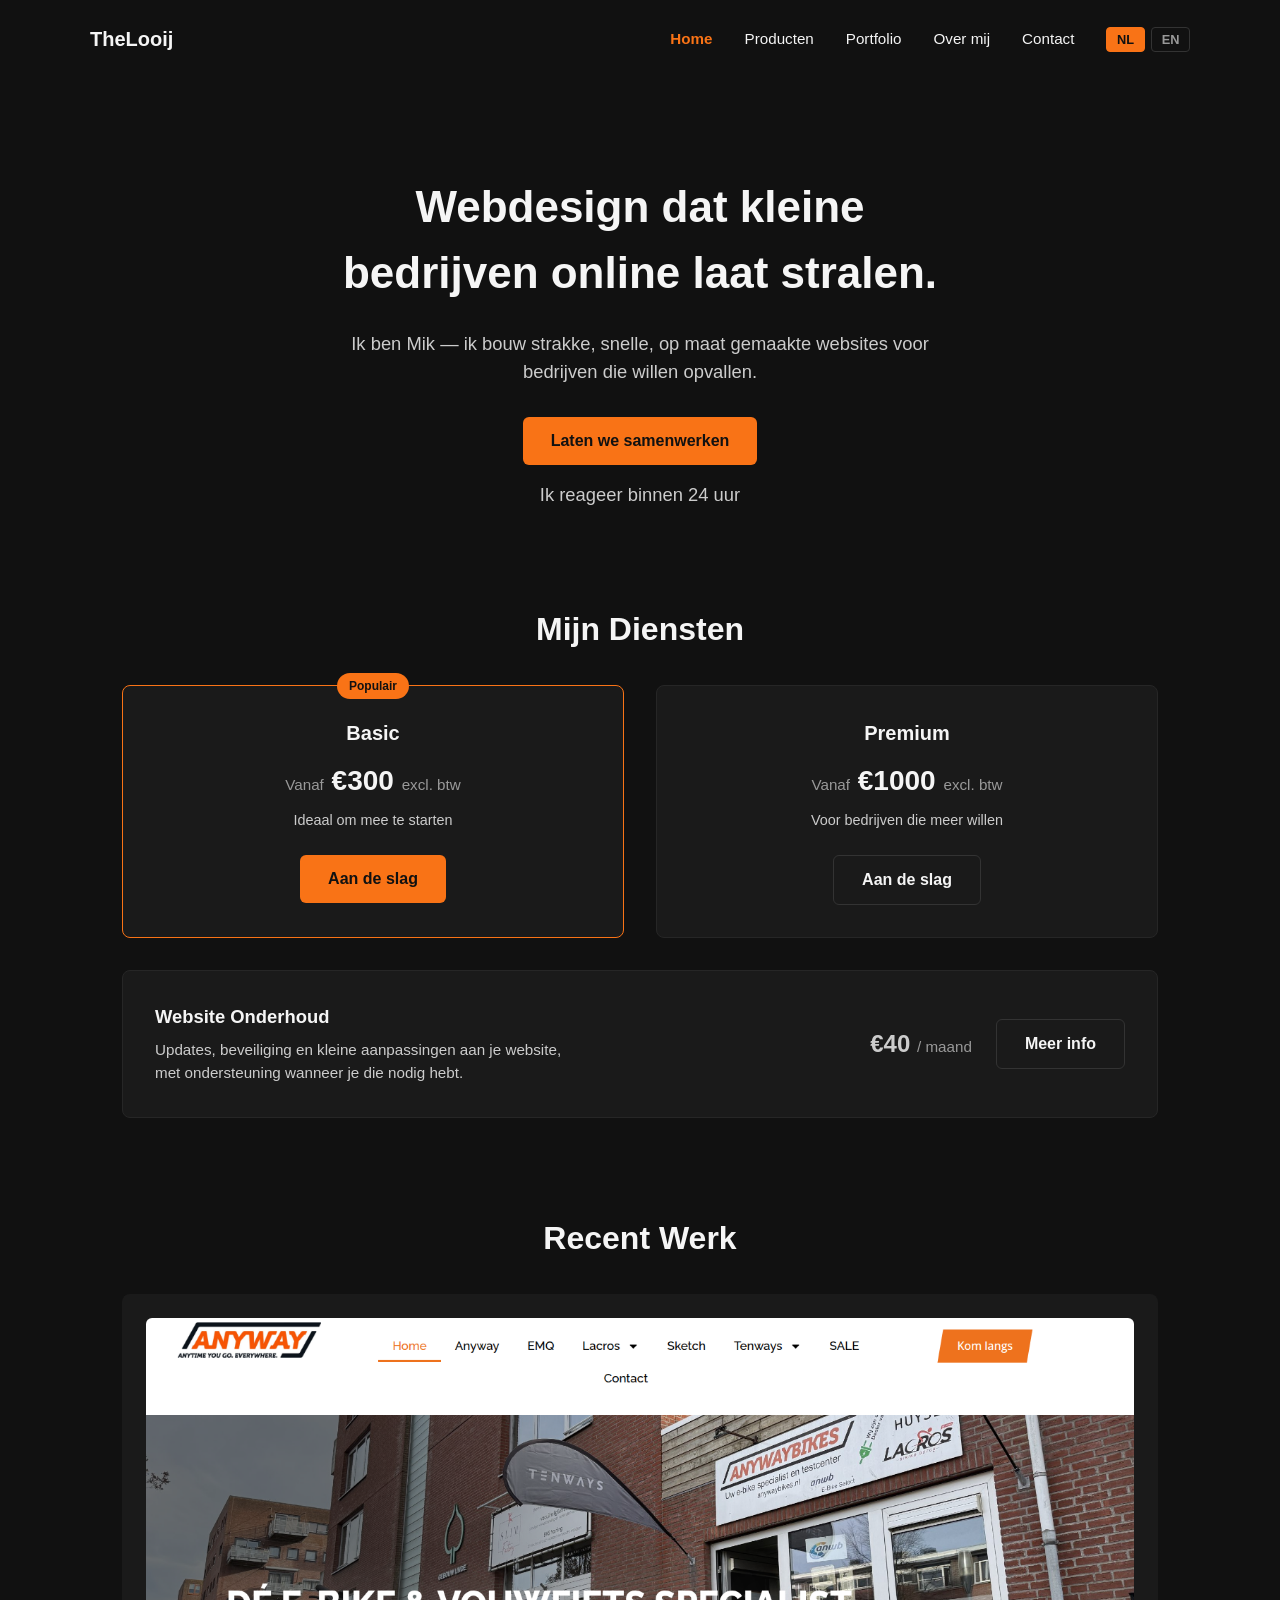
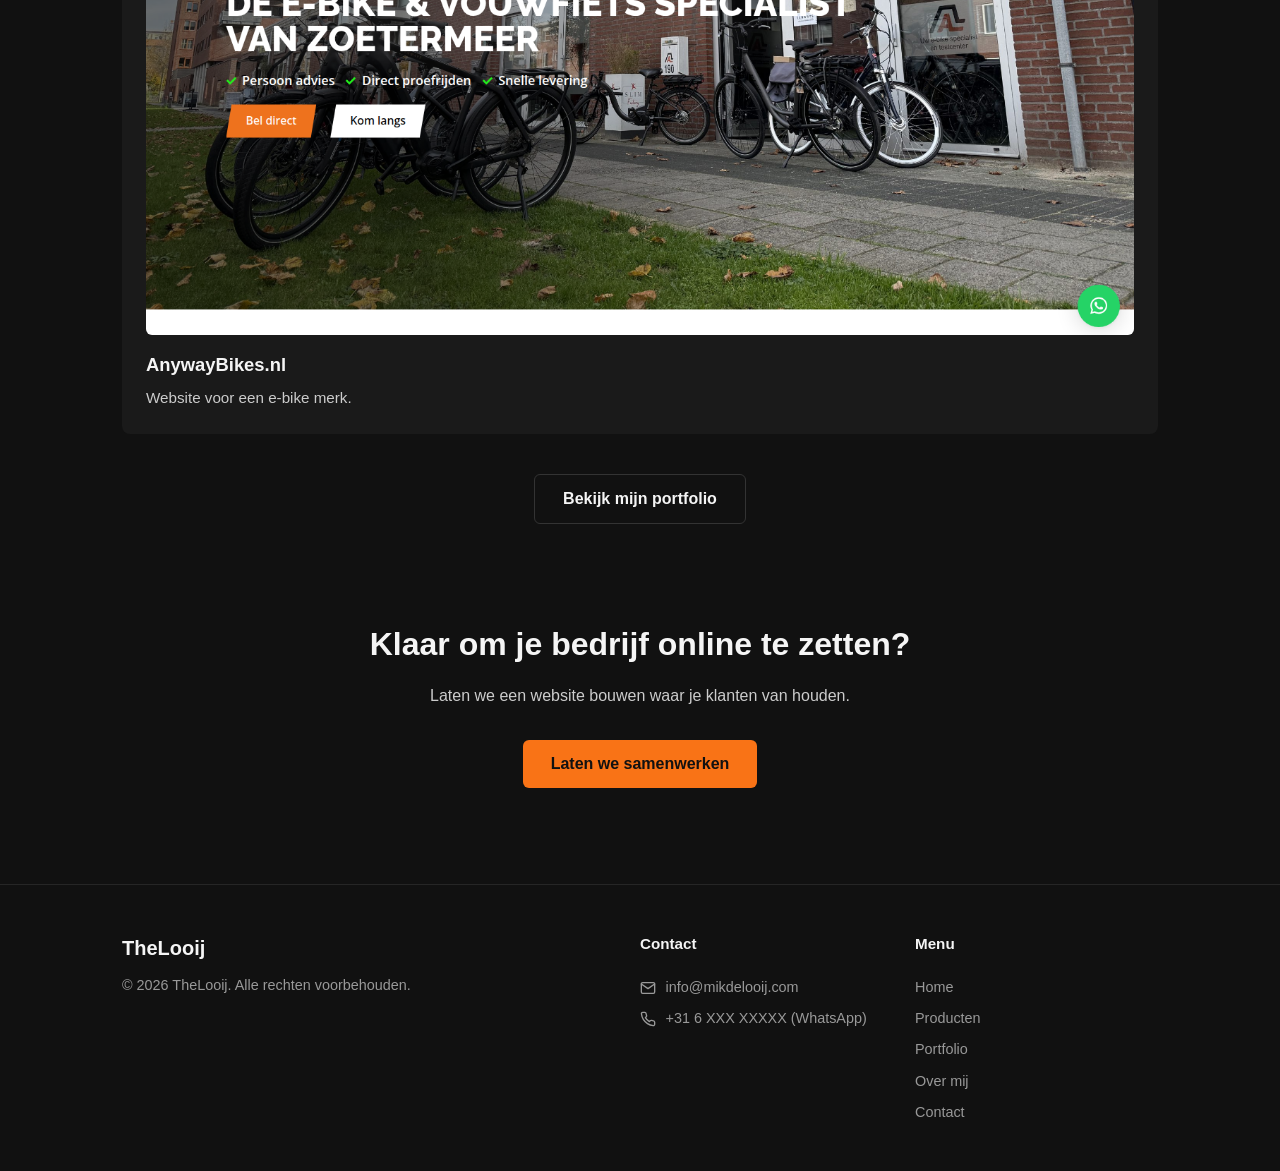
==== commit d9eb52c6: "add new name and logo animation" ====
--- a/index.html
+++ b/index.html
@@ -3,13 +3,13 @@
   <head>
     <meta charset="UTF-8" />
     <meta name="viewport" content="width=device-width, initial-scale=1.0" />
-    <title data-i18n="meta.title.home">Mik de Looij | Webdesigner</title>
+    <title data-i18n="meta.title.home">TheLooij | Webdesigner</title>
     <link rel="stylesheet" href="css/style.css" />
   </head>
   <body>
     <header>
       <nav>
-        <a href="index.html" class="logo">Mik de Looij</a>
+        <a href="index.html" class="logo">TheLooij</a>
         <ul class="nav-links">
           <li><a href="index.html" class="active" data-i18n="nav.home">Home</a></li>
           <li><a href="products.html" data-i18n="nav.products">Producten</a></li>
@@ -26,11 +26,6 @@
 
     <main>
       <section id="hero">
-        <div class="hero-bg" aria-hidden="true">
-          <span class="blob blob-1"></span>
-          <span class="blob blob-2"></span>
-          <span class="blob blob-3"></span>
-        </div>
         <h1 data-i18n="hero.heading">
           Webdesign dat kleine bedrijven online laat stralen.
         </h1>
@@ -123,9 +118,9 @@
     <footer>
       <div class="footer-content">
         <div class="footer-brand">
-          <a href="index.html" class="logo">Mik de Looij</a>
+          <a href="index.html" class="logo">TheLooij</a>
           <p>
-            &copy; 2026 Mik de Looij.
+            &copy; 2026 TheLooij.
             <span data-i18n="footer.rights">Alle rechten voorbehouden.</span>
           </p>
         </div>
--- a/css/style.css
+++ b/css/style.css
@@ -7,8 +7,8 @@
 :root {
   --color-bg: #111111;
   --color-text: #f5f5f5;
-  --color-accent: #4cd9b0;
-  --color-accent-2: #4c9ed9;
+  --color-accent: #f97316;
+  --color-accent-2: #fb923c;
   --font-main: "Helvetica Neue", arial, sans-serif;
 }
 
@@ -45,6 +45,39 @@
   font-size: 1.25rem;
   font-weight: 700;
   color: var(--color-text);
+  background-image: linear-gradient(
+    100deg,
+    var(--color-text) 45%,
+    var(--color-accent) 50%,
+    var(--color-text) 55%
+  );
+  background-size: 300% 100%;
+  background-position: 0% 0;
+  background-repeat: no-repeat;
+  -webkit-background-clip: text;
+  background-clip: text;
+  -webkit-text-fill-color: transparent;
+  animation: logoGlare 5s ease-in-out infinite;
+}
+
+@keyframes logoGlare {
+  0%,
+  60% {
+    background-position: 0% 0;
+  }
+  85%,
+  100% {
+    background-position: 100% 0;
+  }
+}
+
+@media (prefers-reduced-motion: reduce) {
+  .logo {
+    animation: none;
+    background-image: none;
+    -webkit-text-fill-color: currentColor;
+    color: var(--color-text);
+  }
 }
 
 .nav-links {
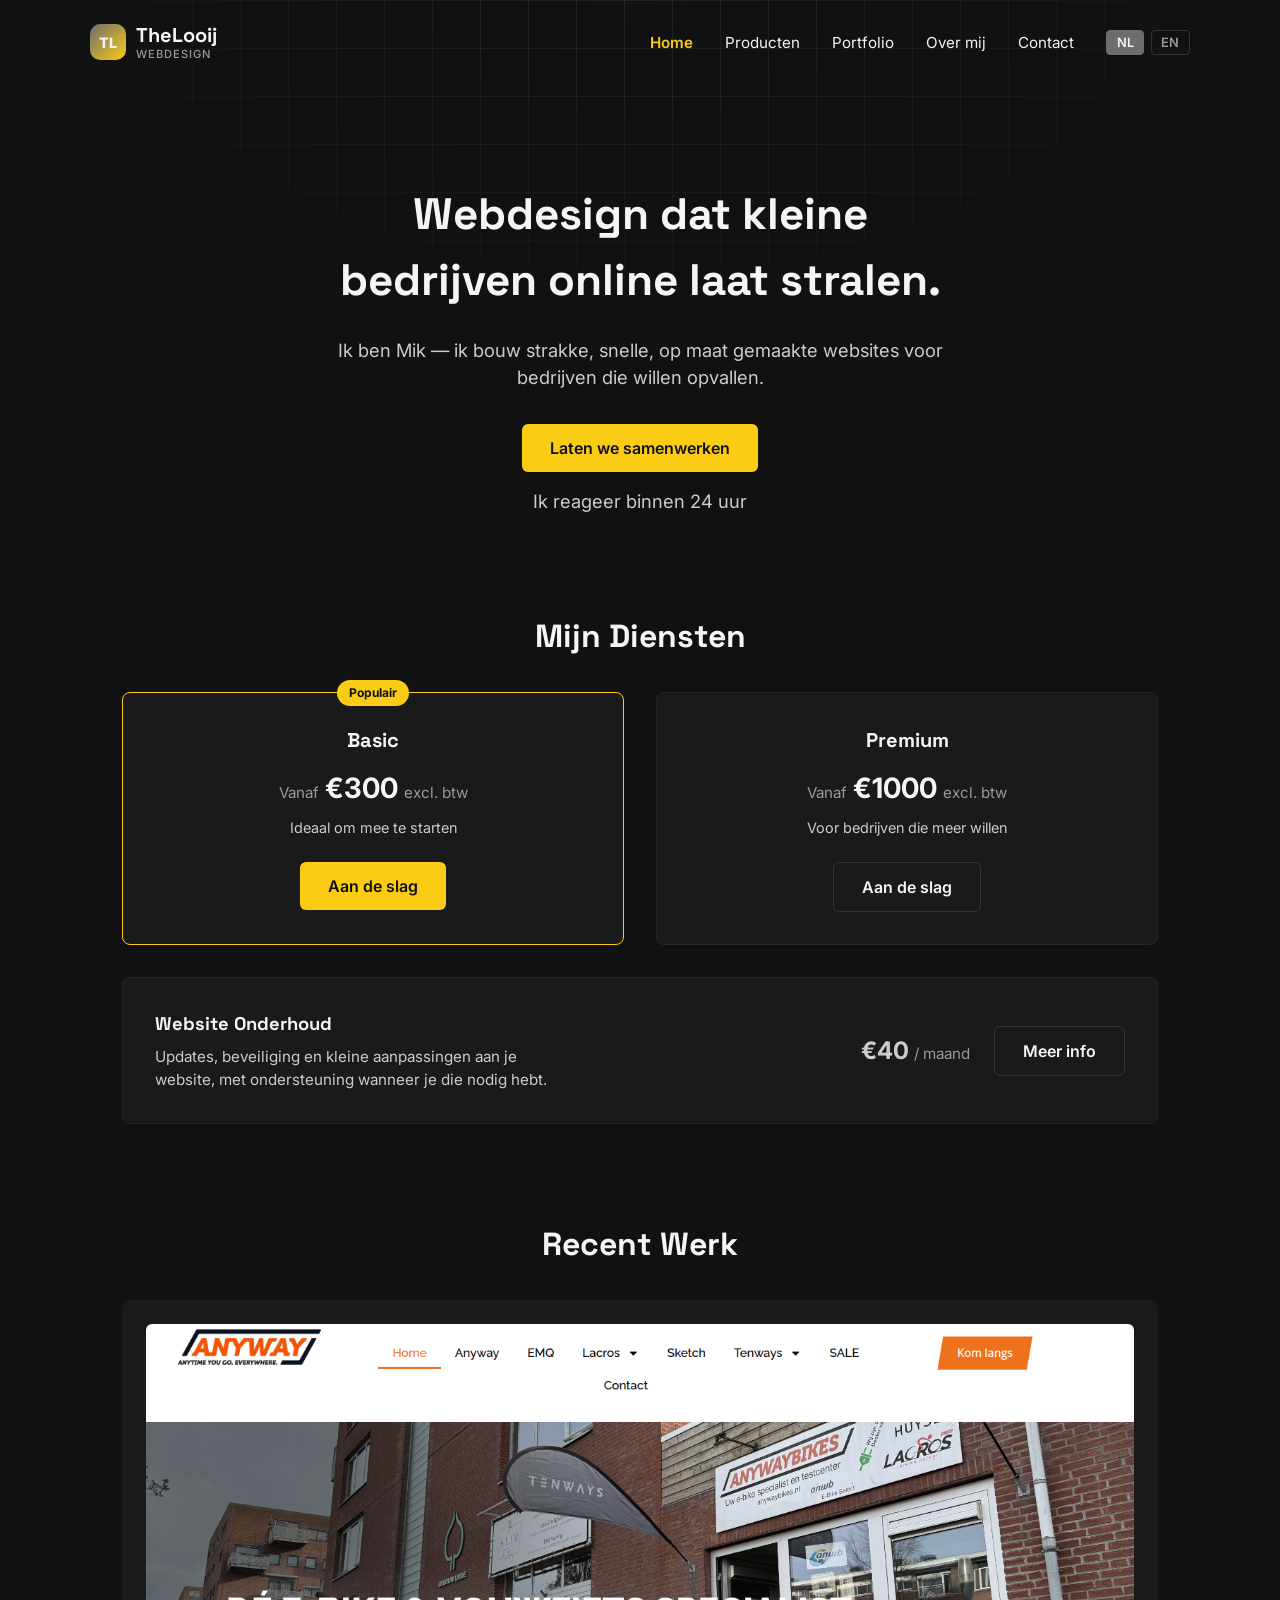
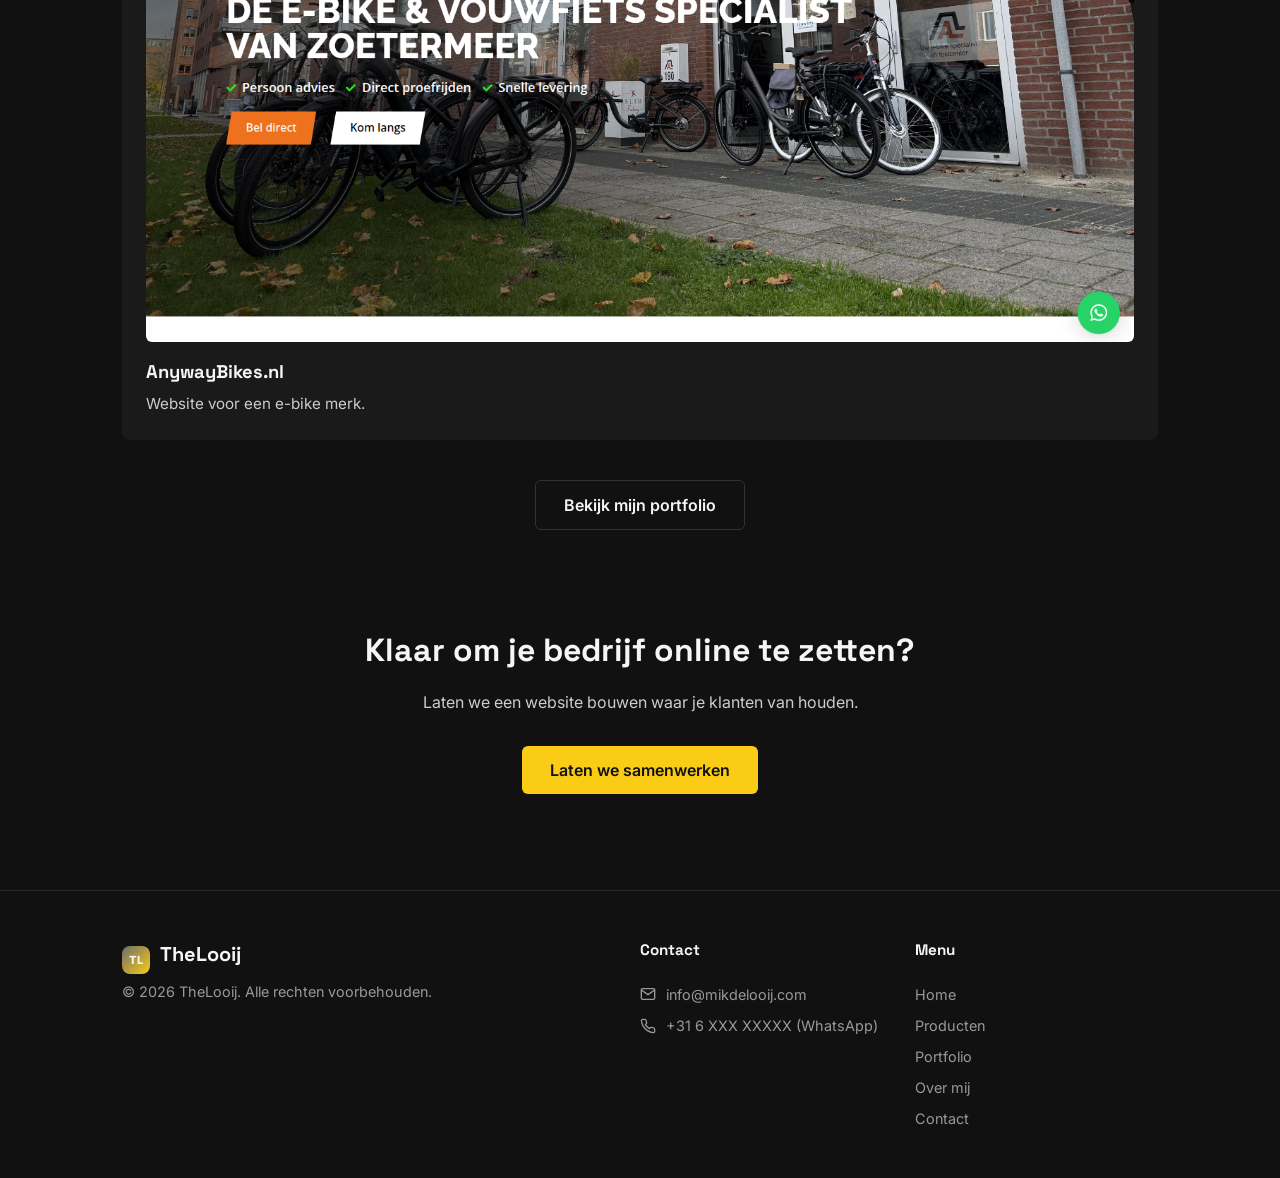
==== commit 9e5a7705: "add new colour combo" ====
--- a/index.html
+++ b/index.html
@@ -4,12 +4,24 @@
     <meta charset="UTF-8" />
     <meta name="viewport" content="width=device-width, initial-scale=1.0" />
     <title data-i18n="meta.title.home">TheLooij | Webdesigner</title>
+    <link rel="preconnect" href="https://fonts.googleapis.com" />
+    <link rel="preconnect" href="https://fonts.gstatic.com" crossorigin />
+    <link
+      href="https://fonts.googleapis.com/css2?family=Inter:wght@400;500;600;700&family=Space+Grotesk:wght@500;600;700&display=swap"
+      rel="stylesheet"
+    />
     <link rel="stylesheet" href="css/style.css" />
   </head>
   <body>
     <header>
       <nav>
-        <a href="index.html" class="logo">TheLooij</a>
+        <div class="brand">
+          <span class="brand-mark" aria-hidden="true">TL</span>
+          <div class="brand-text">
+            <a href="index.html" class="logo">TheLooij</a>
+            <span class="tagline">Webdesign</span>
+          </div>
+        </div>
         <ul class="nav-links">
           <li><a href="index.html" class="active" data-i18n="nav.home">Home</a></li>
           <li><a href="products.html" data-i18n="nav.products">Producten</a></li>
@@ -118,7 +130,10 @@
     <footer>
       <div class="footer-content">
         <div class="footer-brand">
-          <a href="index.html" class="logo">TheLooij</a>
+          <div class="brand">
+            <span class="brand-mark brand-mark-sm" aria-hidden="true">TL</span>
+            <a href="index.html" class="logo">TheLooij</a>
+          </div>
           <p>
             &copy; 2026 TheLooij.
             <span data-i18n="footer.rights">Alle rechten voorbehouden.</span>
--- a/css/style.css
+++ b/css/style.css
@@ -7,12 +7,14 @@
 :root {
   --color-bg: #111111;
   --color-text: #f5f5f5;
-  --color-accent: #f97316;
-  --color-accent-2: #fb923c;
-  --font-main: "Helvetica Neue", arial, sans-serif;
+  --color-accent: #6d6d6d;
+  --color-accent-2: #facc15;
+  --font-main: "Inter", "Helvetica Neue", arial, sans-serif;
+  --font-heading: "Space Grotesk", "Helvetica Neue", arial, sans-serif;
 }
 
 body {
+  position: relative;
   font-family: var(--font-main);
   color: var(--color-text);
   background-color: var(--color-bg);
@@ -20,8 +22,42 @@
   overflow-x: hidden;
 }
 
+body::before {
+  content: "";
+  position: fixed;
+  inset: 0;
+  z-index: -1;
+  pointer-events: none;
+  background-image: linear-gradient(
+      to right,
+      rgba(255, 255, 255, 0.08) 1px,
+      transparent 1px
+    ),
+    linear-gradient(to bottom, rgba(255, 255, 255, 0.08) 1px, transparent 1px);
+  background-size: 48px 48px;
+  -webkit-mask-image: radial-gradient(
+    ellipse 70% 55% at 50% 0%,
+    #000 0%,
+    transparent 75%
+  );
+  mask-image: radial-gradient(
+    ellipse 70% 55% at 50% 0%,
+    #000 0%,
+    transparent 75%
+  );
+}
+
 ul {
   list-style: none;
+}
+
+h1,
+h2,
+h3,
+h4,
+.logo,
+.brand-mark {
+  font-family: var(--font-heading);
 }
 
 a {
@@ -41,6 +77,50 @@
   margin: 0 auto;
 }
 
+.brand {
+  display: flex;
+  align-items: center;
+  gap: 0.65rem;
+}
+
+.brand-text {
+  display: flex;
+  flex-direction: column;
+  line-height: 1.1;
+}
+
+.brand-mark {
+  display: inline-flex;
+  align-items: center;
+  justify-content: center;
+  flex-shrink: 0;
+  width: 36px;
+  height: 36px;
+  border-radius: 10px;
+  background: linear-gradient(135deg, var(--color-accent), var(--color-accent-2));
+  color: var(--color-text);
+  font-family: var(--font-main);
+  font-weight: 800;
+  font-size: 0.9rem;
+  letter-spacing: -0.03em;
+}
+
+.brand-mark-sm {
+  width: 28px;
+  height: 28px;
+  border-radius: 8px;
+  font-size: 0.7rem;
+}
+
+.tagline {
+  margin-top: 0.15rem;
+  font-size: 0.7rem;
+  font-weight: 500;
+  letter-spacing: 0.08em;
+  text-transform: uppercase;
+  color: #999999;
+}
+
 .logo {
   font-size: 1.25rem;
   font-weight: 700;
@@ -48,7 +128,7 @@
   background-image: linear-gradient(
     100deg,
     var(--color-text) 45%,
-    var(--color-accent) 50%,
+    var(--color-accent-2) 50%,
     var(--color-text) 55%
   );
   background-size: 300% 100%;
@@ -91,11 +171,11 @@
 }
 
 .nav-links a:hover {
-  color: var(--color-accent);
+  color: var(--color-accent-2);
 }
 
 .nav-links a.active {
-  color: var(--color-accent);
+  color: var(--color-accent-2);
   font-weight: 600;
 }
 
@@ -125,7 +205,7 @@
 .lang-btn.active {
   background-color: var(--color-accent);
   border-color: var(--color-accent);
-  color: #111111;
+  color: var(--color-text);
 }
 
 #hero {
@@ -236,7 +316,7 @@
 
 .btn {
   display: inline-block;
-  background-color: var(--color-accent);
+  background-color: var(--color-accent-2);
   color: #111111;
   padding: 0.75rem 1.75rem;
   border-radius: 6px;
@@ -256,8 +336,8 @@
 
 .btn-outline:hover {
   opacity: 1;
-  border-color: var(--color-accent);
-  color: var(--color-accent);
+  border-color: var(--color-accent-2);
+  color: var(--color-accent-2);
 }
 
 .grid-section {
@@ -304,7 +384,7 @@
 }
 
 .work-card h3 a:hover {
-  color: var(--color-accent);
+  color: var(--color-accent-2);
 }
 
 .work-card h3 {
@@ -339,7 +419,7 @@
 }
 
 .pricing-card.featured {
-  border-color: var(--color-accent);
+  border-color: var(--color-accent-2);
 }
 
 .pricing-card .badge {
@@ -347,7 +427,7 @@
   top: -0.8rem;
   left: 50%;
   transform: translateX(-50%);
-  background-color: var(--color-accent);
+  background-color: var(--color-accent-2);
   color: #111111;
   font-size: 0.75rem;
   font-weight: 700;
@@ -549,7 +629,7 @@
 }
 
 .footer-content a:hover {
-  color: var(--color-accent);
+  color: var(--color-accent-2);
 }
 
 @media (max-width:600px) {
